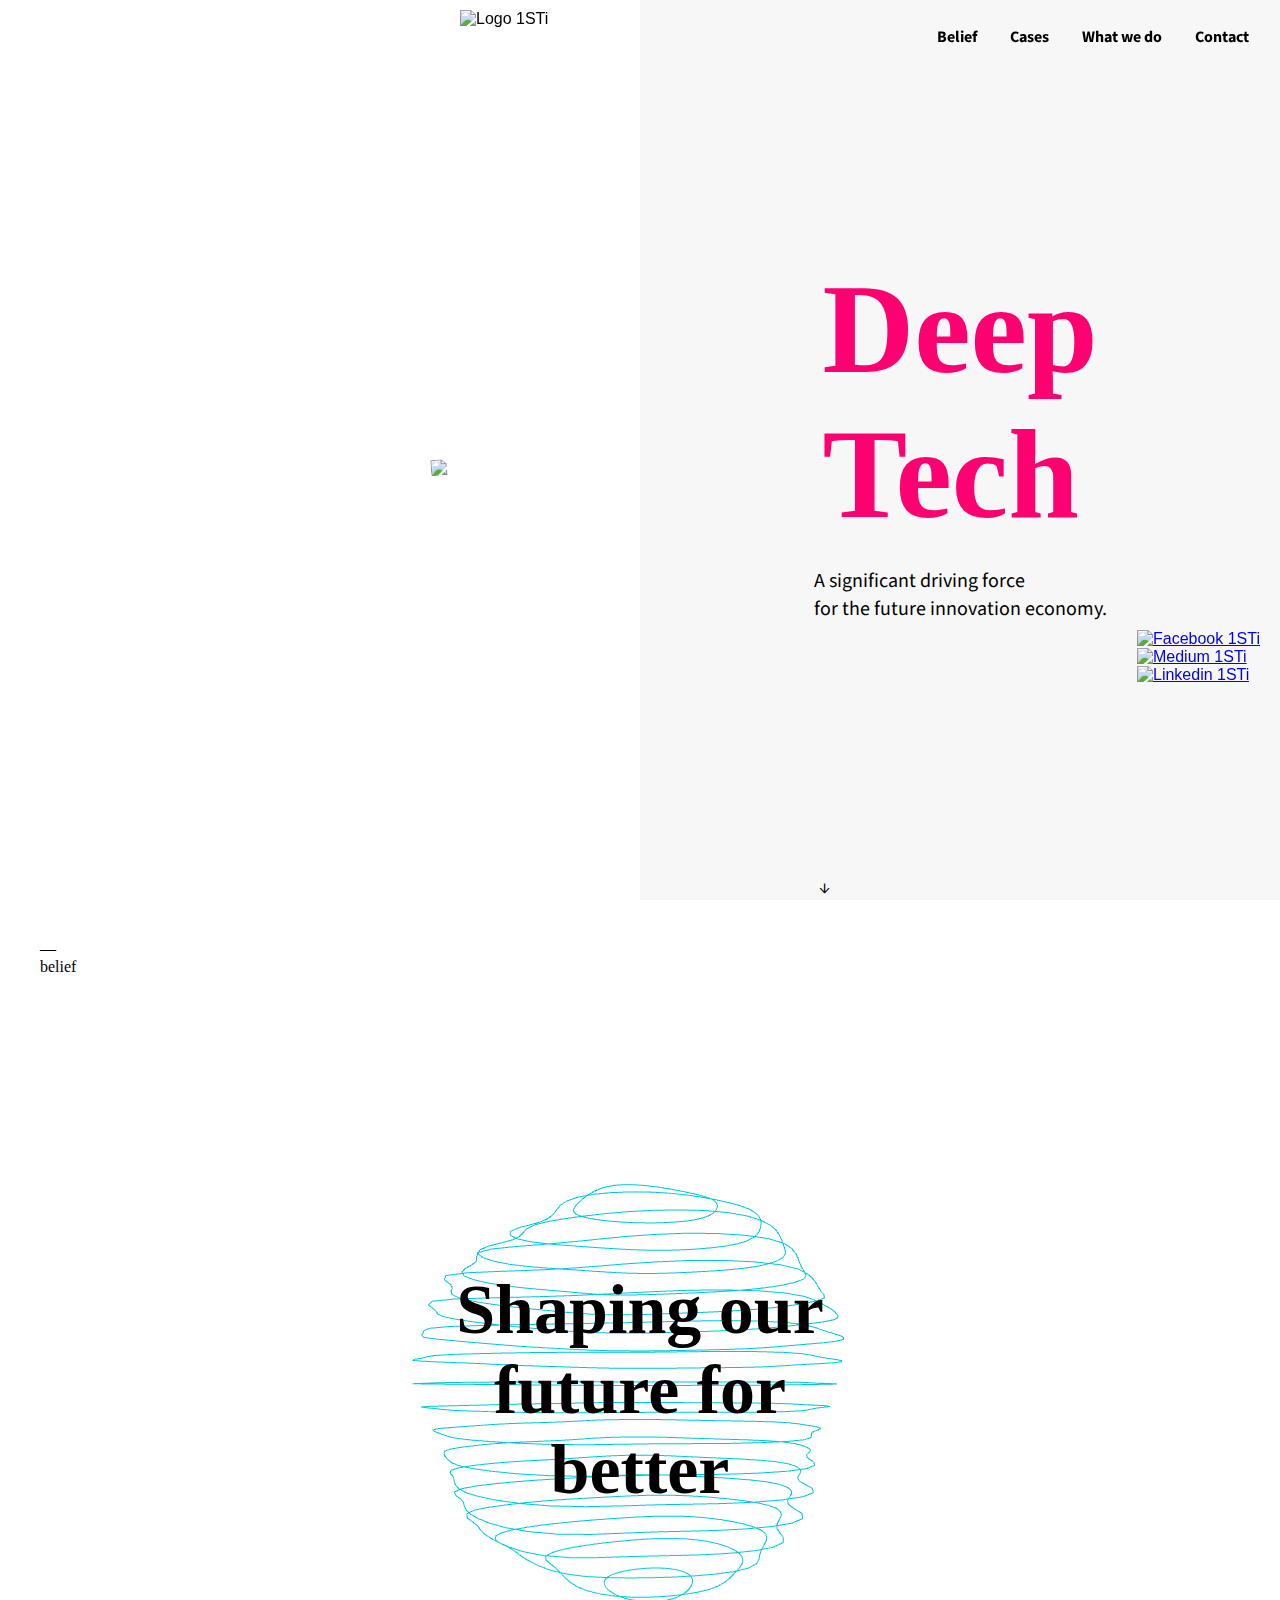
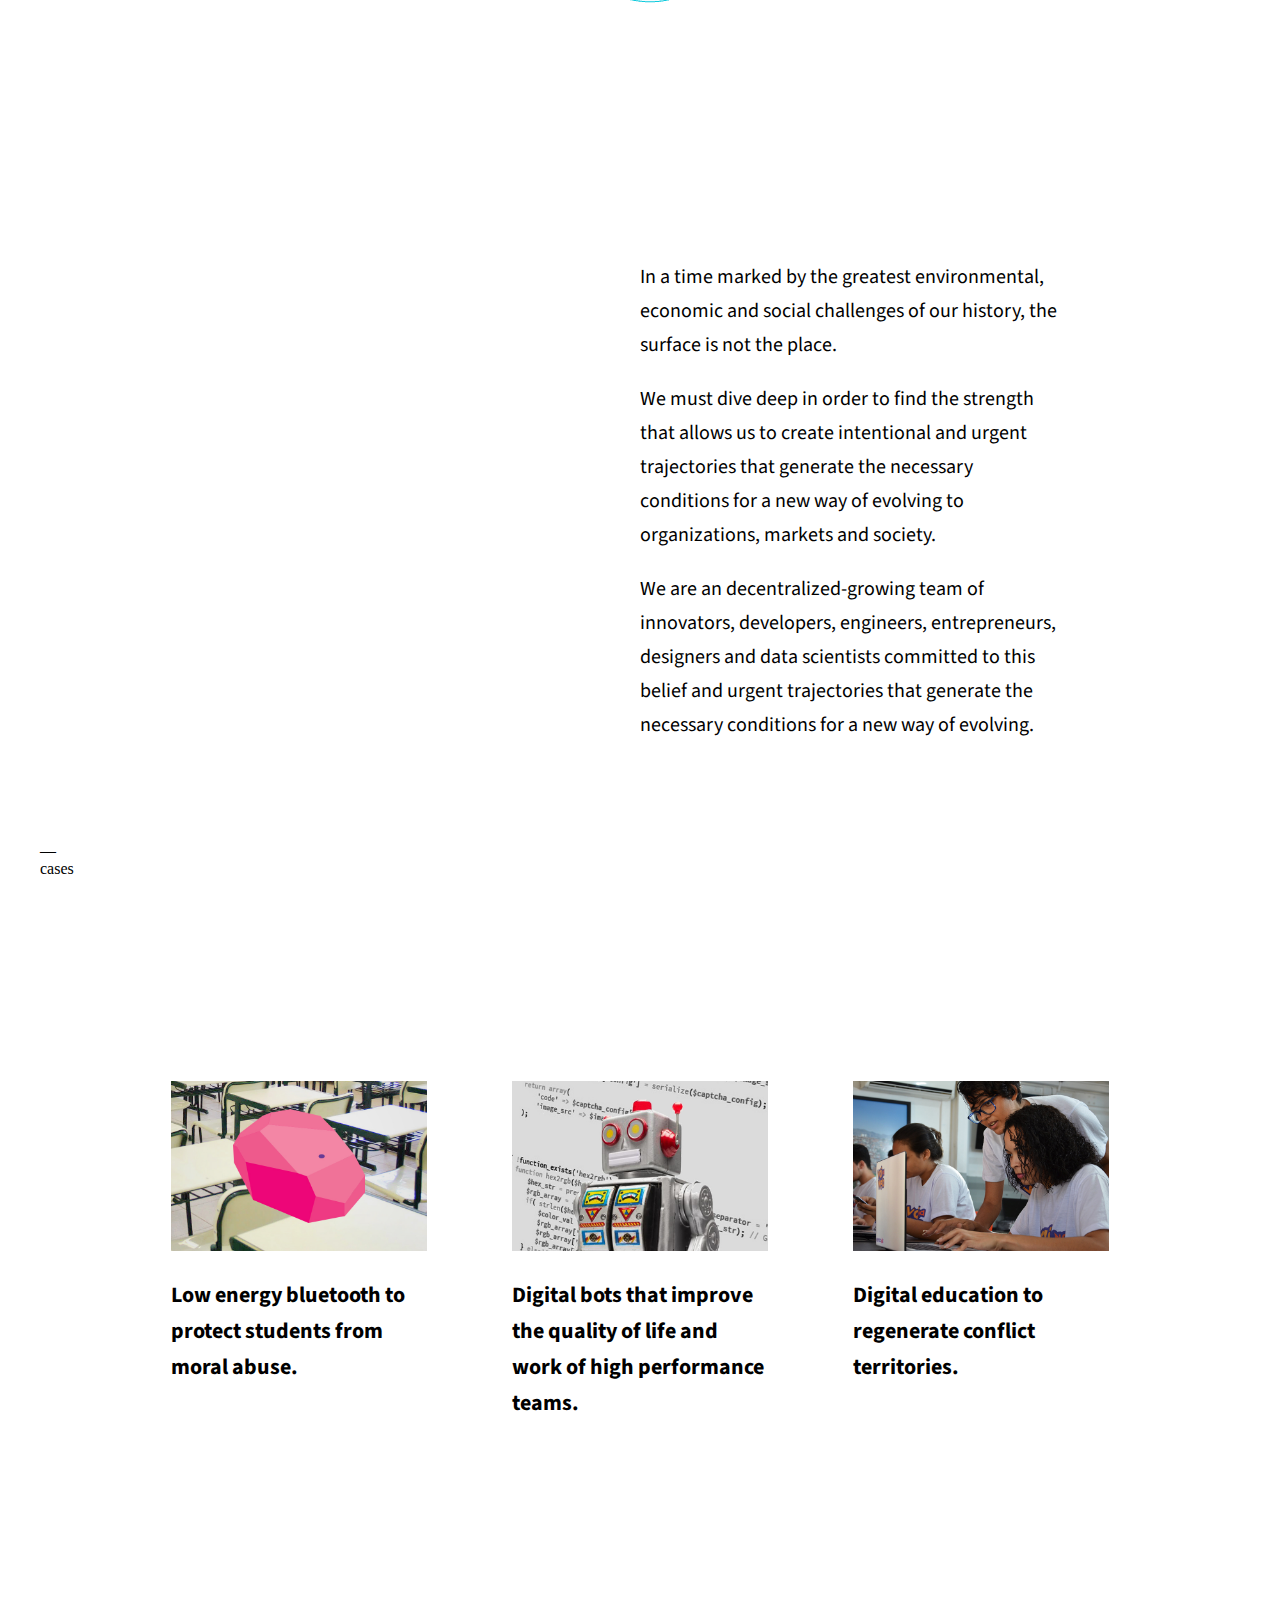
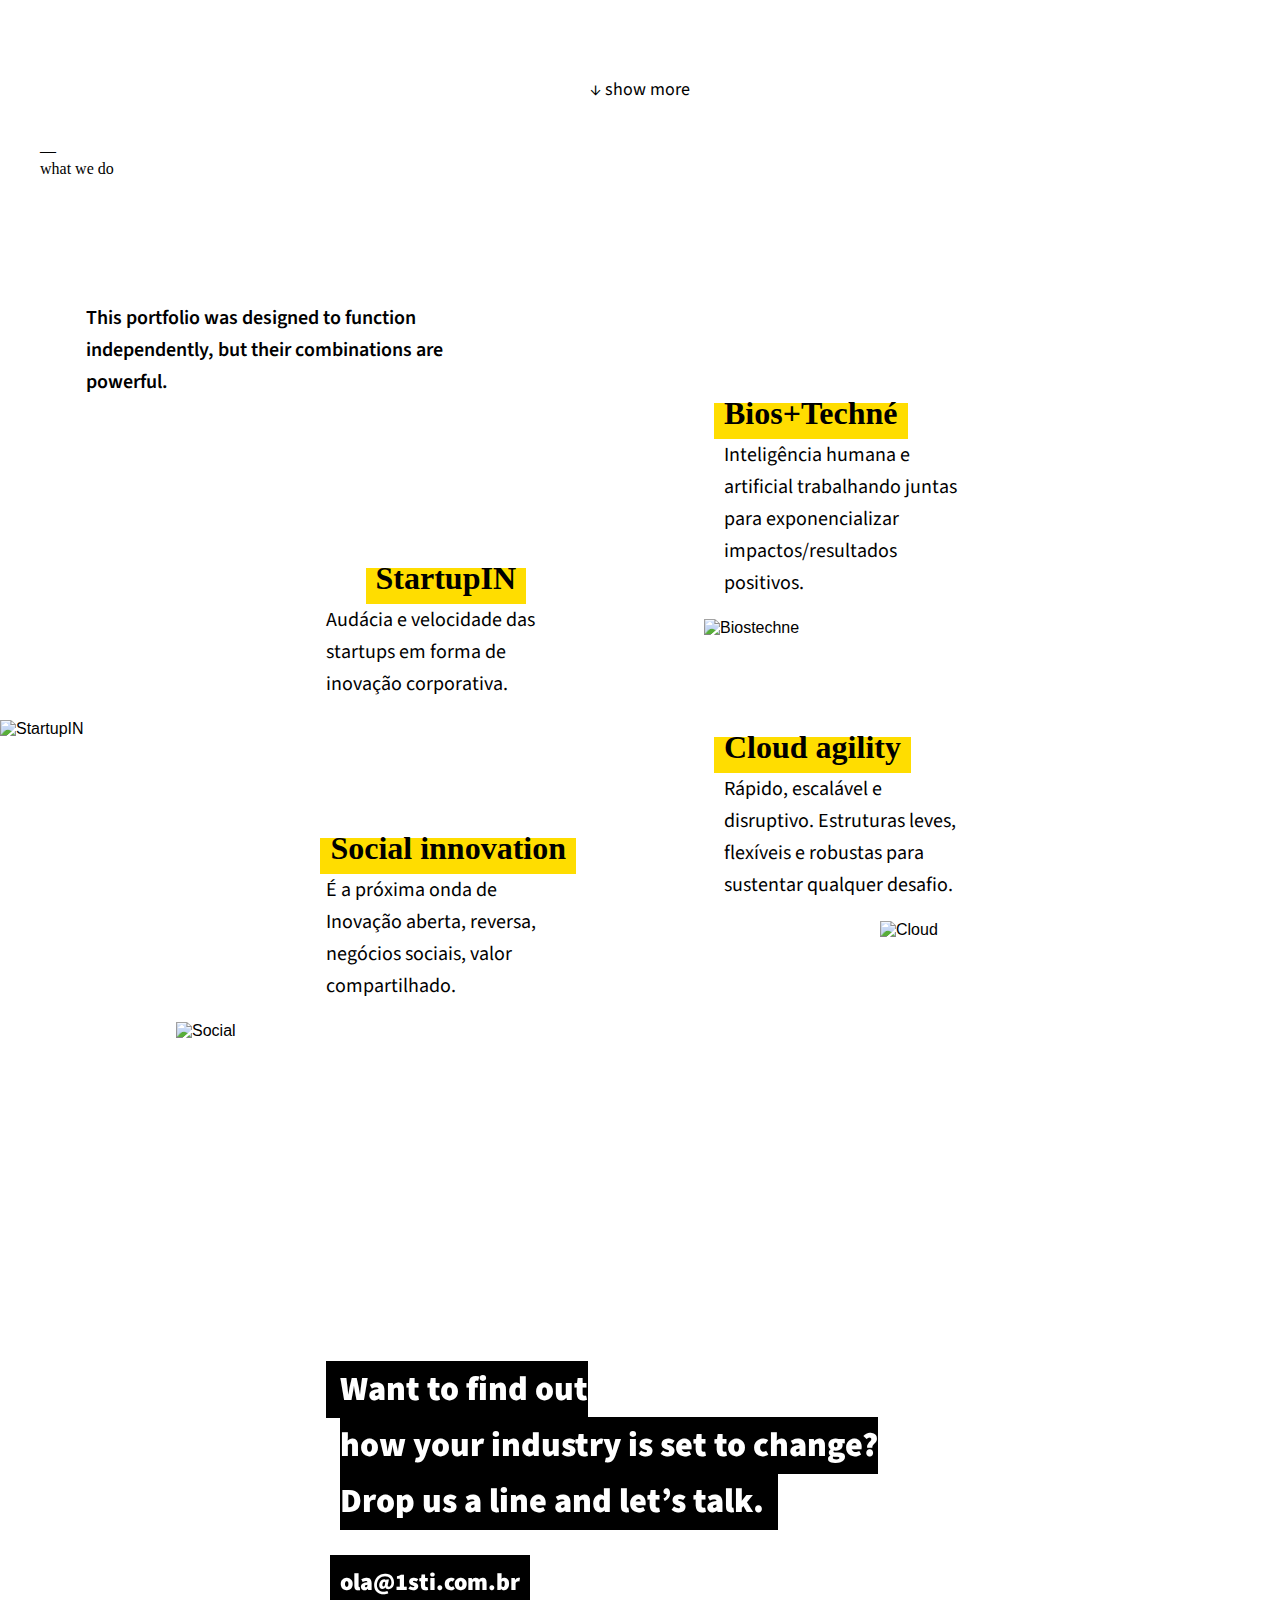
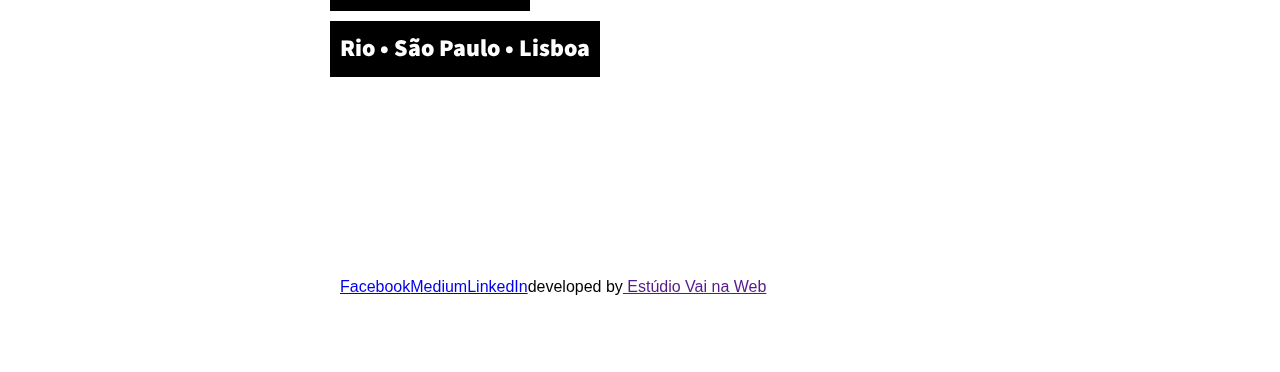
==== index.html @ 3011dd6b "Css correções 3" ====
<!DOCTYPE html>
<html lang="pt-br">
<head>
  <meta name="viewport" content="width=device-width, initial-scale=1.0">
  <title>1STi</title>
  <meta charset="utf-8">
  <meta http-equiv="X-UA-Compatible" content="IE=edge">
  <meta name="description" content="">
  <meta name="keywords" content="tech, technology, deep-tech, purpose, belief, digital, digital services, bots, cloud agility, social innovation, biostechne">
  <meta name="author" content="Estúdio VaiNaWeb">
  <meta name="msapplication-TileColor" content="#da532c">
  <meta name="theme-color" content="#ffffff">
  <link rel="apple-touch-icon" sizes="180x180" href="./Assets/img/Favicon/apple-touch-icon.png">
  <link rel="icon" type="image/png" sizes="32x32" href="./Assets/img/Favicon/favicon-32x32.png">
  <link rel="icon" type="image/png" sizes="16x16" href="./Assets/img/Favicon/favicon-16x16.png">
  <link rel="manifest" href="./Assets/img/Favicon/site.webmanifest">
  <link rel="mask-icon" href="/Assets/img/Favicon/safari-pinned-tab.svg" color="#5bbad5">
  <link href="https://fonts.googleapis.com/css?family=Source+Sans+Pro" rel="stylesheet">
  <link rel="stylesheet" href="Assets/css/style.css">
  <link rel="stylesheet" href="Assets/css/fonts.css">
  <link rel="stylesheet" href="Assets/css/glitch.css">
  <link rel="stylesheet" href="Assets/css/belief.css">
</head>

<body class="demo-2 render">

  <header class="header">
    <section class="header-container">
      <div class="header-logobox">
        <img src="Assets/img/1STi-Transformacao.svg" alt="Logo 1STi" class="header-img">
      </div>
      <nav class="menu">
        <img src="Assets/img/Mobile-Icon-Menu.png" class="menu-icon-mobile" alt="Icone Menu">
        <ul class="menu-list">
          <a href="#belief">
            <li class="menu-item">Belief</li>
          </a>
          <a href="#cases">
            <li class="menu-item">Cases</li>
          </a>
          <a href="#services">
            <li class="menu-item">What we do</li>
          </a>
          <a href="#contact">
            <li class="menu-item">Contact</li>
          </a>
        </ul>
      </nav>
      <div class="header-social">
        <a href="https://web.facebook.com/ola1STi/" target="_blank">
          <img src="Assets/img/GoDeeper-Landing-Facebookd.svg" alt="Facebook 1STi" class="social-icon">
        </a>
        <a href="https://medium.com/1sti" target="_blank">
          <img src="Assets/img/GoDeeper-Landing-Medium.svg" alt="Medium 1STi" class="social-icon">
        </a>
        <a href="https://www.linkedin.com/company/1sti" target="_blank">
          <img src="Assets/img/GoDeeper-Landing-Linkedin.svg" alt="Linkedin 1STi" class="social-icon">
        </a>
      </div>
    </section>
  </header>
  <main>
    <section class="home" id="home">
      <div class="home-column">
        <div class="home-center">
          <img src="Assets/img/Borboleta.png" class="home-img">
        </div>
        <div class="home-description">
          <h1 class="home-title">Deep<br>Tech</h1>
          <p class="home-text">A significant driving force<br>for the future innovation economy.</p>
          <span class="home-span">↓</span>
        </div>
      </div>
      <div class="content">
        <div class="glitch">
          <div class="glitch__img"></div>
          <div class="glitch__img"></div>
          <div class="glitch__img"></div>
          <div class="glitch__img"></div>
          <div class="glitch__img"></div>
        </div>
      </div>
    </section>
    <section class="belief" id="belief">
      <div class="container">
        <span class="belief-span">—<br>belief</span>
        <div class="belief-intro">
          <canvas class="scene scene--full" id="scene"></canvas>
          <h2 class="belief-title">Shaping our future for better</h2>
        </div>
        <div class="belief-description">
          <p class="belief-text">In a time marked by the greatest environmental, economic and social challenges of our history, the surface is not the place.</p>
          <p class="belief-text">We must dive deep in order to find the strength that allows us to create intentional and urgent trajectories that generate the necessary conditions for a new way of evolving to organizations, markets and society.</p>
          <p class="belief-text">We are an decentralized-growing team of innovators, developers, engineers, entrepreneurs, designers and data scientists committed to this belief and urgent trajectories that generate the necessary conditions for a new way of evolving.</p>
        </div>
      </div>
    </section>
    <section class="cases" id="cases">
      <div class="container">
        <span class="cases-span">—<br>cases</span>
        <div class="cases-box">
          <div class="cases-item">
            <img src="Assets/img/case-bluetooth.jpg" alt="Bluetooth Case" class="cases-img">
            <p class="cases-text">Low energy bluetooth to protect students from moral abuse.</p>
          </div>
          <div class="cases-item">
            <img src="Assets/img/case-robo.jpg" alt="Robot Case" class="cases-img">
            <p class="cases-text">Digital bots that improve the quality of life and work of high performance teams.</p>
          </div>
          <div class="cases-item">
            <img src="Assets/img/case-vnw.jpg" alt="Vai na Web Case" class="cases-img">
            <p class="cases-text">Digital education to regenerate conflict territories.</p>
          </div>
        </div>
        <span class="cases-show">↓ show more</span>
      </div>
    </section>
    <section class="services" id="services">
      <div class="container">
        <span class="services-span">—<br>what we do</span>
        <div class="services-column1">
          <p class="services-text">This portfolio was designed to function independently, but their combinations are powerful.</p>
          <div class="services-box box-startupin">
            <span class="box-startupin-subtitle">
              <h3 class="services-box-subtitle">StartupIN</h3>
            </span>
            <p class="services-box-text box-startupin-text">Audácia e velocidade das startups em forma de inovação corporativa.  </p>
            <img src="Assets/img/startupin.jpg" alt="StartupIN" class="services-box-img box-startupin-img">
          </div>
          <div class="services-box box-social">
            <span class="box-social-subtitle">
              <h3 class="services-box-subtitle">Social innovation</h3>
            </span>
            <p class="services-box-text box-social-text">É a próxima onda de Inovação aberta, reversa, negócios sociais, valor compartilhado.</p>
            <img src="Assets/img/social.jpg" alt="Social " class="services-box-img box-social-img">
          </div>
        </div>
        <div class="services-column2">
          <div class="services-box box-bios">
            <span class="box-bios-subtitle">
              <h3 class="services-box-subtitle ">Bios+Techné</h3>
            </span>
            <p class="services-box-text box-bios-text">Inteligência humana e artificial trabalhando juntas para exponencializar impactos/resultados positivos.</p>
            <img src="Assets/img/biostechne.jpg" alt="Biostechne" class="services-box-img box-bios-img">
          </div>          
          <div class="services-box box-cloud">
            <span class="box-cloud-subtitle">
              <h3 class="services-box-subtitle">Cloud agility</h3>
            </span>
            <p class="services-box-text box-cloud-text">Rápido, escalável e disruptivo. Estruturas leves, flexíveis e robustas para sustentar qualquer desafio.</p>
            <img src="Assets/img/cloud.jpg" alt="Cloud" class="services-box-img box-cloud-img">
          </div>
        </div>
      </div>
    </section>
  </main>
  <footer class="contact" id="contact">
    <section class="container">
      <div class="contact-box">
        <div class="contact-description">
          <p class="contact-description-text">Want to find out<br>how your industry is set to change?<br>Drop us a line and let’s talk.</p>
        </div>
        <div class="contact-address">
          <p class="contact-address-text">ola@1sti.com.br</p>
          <p class="contact-address-text">Rio • São Paulo • Lisboa</p>
        </div>
        <div class="contact-social">
          <a href="https://web.facebook.com/ola1STi/" target="_blank">
            <p class="contact-social-text">Facebook</p></a>
          <a href="https://medium.com/1sti" target="_blank">
            <p class="contact-social-text">Medium</p></a>
          <a href="https://www.linkedin.com/company/1sti" target="_blank">
            <p class="contact-social-text">LinkedIn</p></a>
          <p class="contact-development">developed by<a href="" class="contact-development-link" target="_blank"> Estúdio Vai na Web</a></p>
        </div>
      </div>
    </section>
  </footer>
  <script src="Assets/js/imagesloaded.pkgd.min.js"></script>
  <script src="Assets/js/glitch.js"></script>
  <script src="Assets/js/three.min.js"></script>
  <script src="Assets/js/perlin.js"></script>
  <script src="Assets/js/TweenMax.min.js"></script>
  <script src="Assets/js/belief.js"></script>
</body>
</html>
---- Assets/css/style.css ----
article,aside,details,figcaption,figure,footer,header,hgroup,main,nav,section,summary{display:block;}audio,canvas,video{display:inline-block;}audio:not([controls]){display:none;height:0;}[hidden]{display:none;}html{font-family:sans-serif;-ms-text-size-adjust:100%;-webkit-text-size-adjust:100%;}body{margin:0;}a:focus{outline:thin dotted;}a:active,a:hover{outline:0;}h1{font-size:2em;margin:0.67em 0;}abbr[title]{border-bottom:1px dotted;}b,strong{font-weight:bold;}dfn{font-style:italic;}hr{-moz-box-sizing:content-box;box-sizing:content-box;height:0;}mark{background:#ff0;color:#000;}code,kbd,pre,samp{font-family:monospace,serif;font-size:1em;}pre{white-space:pre-wrap;}q{quotes:"\201C" "\201D" "\2018" "\2019";}small{font-size:80%;}sub,sup{font-size:75%;line-height:0;position:relative;vertical-align:baseline;}sup{top:-0.5em;}sub{bottom:-0.25em;}img{border:0;}svg:not(:root){overflow:hidden;}figure{margin:0;}fieldset{border:1px solid #c0c0c0;margin:0 2px;padding:0.35em 0.625em 0.75em;}legend{border:0;padding:0;}button,input,select,textarea{font-family:inherit;font-size:100%;margin:0;}button,input{line-height:normal;}button,select{text-transform:none;}button,html input[type="button"],input[type="reset"],input[type="submit"]{-webkit-appearance:button;cursor:pointer;}button[disabled],html input[disabled]{cursor:default;}input[type="checkbox"],input[type="radio"]{box-sizing:border-box;padding:0;}input[type="search"]{-webkit-appearance:textfield;-moz-box-sizing:content-box;-webkit-box-sizing:content-box;box-sizing:content-box;}input[type="search"]::-webkit-search-cancel-button,input[type="search"]::-webkit-search-decoration{-webkit-appearance:none;}button::-moz-focus-inner,input::-moz-focus-inner{border:0;padding:0;}textarea{overflow:auto;vertical-align:top;}table{border-collapse:collapse;border-spacing:0;}
*,
*::after,
*::before {
  box-sizing: border-box;
}

body {
  -webkit-font-smoothing: antialiased;
  -moz-osx-font-smoothing: grayscale;
  font-size: 16px;
}

/*.container {
  max-width: 1400px;
  margin: 0 auto;
  padding: 40px;
  min-height: 100vh;
  display: flex;
  flex-direction: column;
}*/

.container {
  max-width: 1400px;
  margin: 0 auto;
  padding: 40px;
  min-height: 100vh;
  display: flex;
  flex-direction: column;  
}

/*  Header  */

.header {
  position: fixed;
  z-index: 1;
  display: flex;''
  align-items: center;
  justify-content: center;
  width: 100vw;
}

.header-container {
  display: flex;
  min-width: 90vw;
  position: relative;
  z-index: 35;
}

@media (max-width: 768px) {
  .header-container {
/*  width: 100vw;
    height: 10vh;
    background-color: #FFF;*/
  }
}

.header-logobox {
  display: flex;
  justify-content: center;
  width: 100vw;
}

.header-img {
  width: 360px;
  position: absolute;
  top: 10px;
}
  
@media (max-width: 768px) {
  .header-img{
    width: 200px;
  }
}

.menu-icon-mobile {
  display: none;
}

@media (max-width: 768px) {
  .menu-icon-mobile {
    display: block;
    width: 26px;
    margin: 15px 10px;
  }
}

.menu-list {
  display: flex;
  justify-content: space-around;
  width: 30vw;
  position: absolute;
  top: 10px;
  right: 15px;
}

@media (max-width: 768px) {
  .menu-list {
    display: none;
  }
}

.menu-list a {
  text-decoration: none;
}

.menu-item {
  list-style: none;
  font-family: 'Source Sans Pro', sans-serif;
  color: rgb(0,0,0);
  font-size: 1rem;
  font-weight: 700;
}

.header-social {
  position: fixed;
  right: 20px;
  top: 70vh;
  display: flex;
  flex-direction: column;
}

@media (max-width: 768px) {
  .header-social{
    display: none
  }
}

.social-icon {
  width: 30px;
}

/*  Home  */
.home {
  background-image: url("../img/Vista-Aerea.jpg");
  background-size: cover;
  background-position: center;
  background-repeat: no-repeat;
  display: flex;
  flex-direction: row;
  justify-content: flex-end;
  padding: 0;
  max-width: 100vw;
}

@media (max-width: 768px) {
  .home {
    display: flex;
    flex-direction: column;
    padding-top: 50vh;
  }
}

.home-column {
  display: flex;
  flex-direction: column;
  justify-content: center;
  align-items: center;
  background-color: rgb(247, 247, 247);
  width: 50vw;
  min-height: 100vh;
  position: relative;
}
  
@media (max-width: 768px) {
  .home-column {
    flex-direction: column;
    width: 100vw;
    min-height: 50vh;
    position: initial;
  }
}

.home-center {
  position: absolute;
  height: 100vh;
  width: 100vw;
  right: 0;
  display: flex;
  align-items: center;
  justify-content: center;
}

@media (max-width: 768px) {
  .home-center {
    top: 0;
  }
}

.home-img {
  width: 420px;
  transform: rotate(-5deg);
}

@media (max-width: 768px) {
  .home-img {
    width: 275px;
  }
}

.home-description {
  display: flex;
  flex-direction: column;
  justify-content: center;
  align-items: center;
  width: 50%
}

@media (max-width: 768px) {
  .home-description {
    width: 232px;
    align-items: flex-start;
  }
}

.home-title {
  font-family: Introdução;
  font-size: 7.9375rem;
  color: rgb(255, 0, 112);
  text-align: left;
  margin: 0;
}

@media (max-width: 768px) {
  .home-title {
    font-size: 4rem;
  }
}

.home-text {
  font-family: 'Source Sans Pro', sans-serif;
  font-size: 1.25rem;
}

@media (max-width: 768px) {
  .home-text {
    font-size: 1rem;
  }
}

.home-span {
  font-family: 'Source Sans Pro', sans-serif;
  font-size: 1.125rem;
  position: absolute;
  bottom: 0;
  left: 14vw;
}

@media (max-width: 768px) {
  .home-span {
    display: none;
  }
}
/*  Belief  */

.belief .container {
  justify-content: center;
  align-items: center;
  position: relative;
}

.belief-span {
  font-family: SkyhookMonoRegular;
  font-size: 1rem;
  position: absolute;
  top: 40px;
  left: 40px;
}

.belief-intro {
  display: flex;
  justify-content: center;
  align-items: center;
  min-height: 100vh;
}

.belief-intro canvas {
  width: 50vw;
  height: 40vw;
  position: relative;
}

@media (max-width: 768px) {
  .belief-intro {
    min-height: 50vh
  }
}

.belief-title {
  font-family: Introdução;
  font-size: 4.375rem;
  text-align: center;
  width: 35%;
  position: absolute;
  margin: auto;
}

@media (max-width: 768px) {
  .belief-title {
    font-size: 2.07rem;
    width: 35%;
    min-width: 235px;
  }
}

.belief-description {
  align-self: flex-end;
  width: 50%;
}

@media (max-width: 768px) {
  .belief-description {
    width: 100%;
    align-self: center;        
  }
}

.belief-text {
  font-family: 'Source Sans Pro', sans-serif;
  font-size: 1.25rem;
  line-height: 34px;
  width: 70%;
}

@media (max-width: 768px) {
  .belief-text {
    font-size: 1.06rem;
    width: 100%;
  }
}

/*  Cases   */
.cases .container {
  justify-content: center;
  align-items: center;
  position: relative;
  padding-top: 60px;  
}

.cases-span {
  font-family: SkyhookMonoRegular;
  font-size: 1rem;
  position: absolute;
  top: 40px;
  left: 40px;
}

.cases-box {
  display: flex;
  justify-content: space-around;
  width: 80vw;
}

.cases-item {
  width: 20vw;
}

.cases-img {
  width: 100%;
}

.cases-text {
  font-family: 'Source Sans Pro', sans-serif;
  font-size: 1.375rem;
  line-height: 36px;
  font-weight: 700;
}

.cases-show {
  font-family: 'Source Sans Pro', sans-serif;
  font-size: 1.125rem;
  position: absolute;
  bottom: 0
}

/*  Services    */
.services .container {
  flex-direction: row;
  justify-content: space-between;
  align-items: center;
  position: relative;
  padding: 100px 0 0 0;
}

@media (max-width: 768px) {
  .services .container {
    flex-direction: column;
  }
}

.services-span {
  font-family: SkyhookMonoRegular;
  font-size: 1rem;
  position: absolute;
  top: 40px;
  left: 40px;
}

.services-column1,
.services-column2 {
  width: 45%;
  display: flex;
  flex-direction: column;
}

@media (max-width: 768px) {
  .services-column1,
  .services-column2 {
    width: 100%
  }
}

.services-text {
  font-family: 'Source Sans Pro', sans-serif;
  font-size: 1.25rem;
  line-height: 32px;
  align-self: center;
  width: 70%;
  font-weight: 600;
  margin-top: 100px;
}

.services-box {
  display: flex;
  flex-direction: column;
  justify-content: center;
  align-items: center;
  width: 100%;
  margin-top: 100px;
}

.services-box span {
  padding: 0px 10px 10px;
  background-color: rgb(255, 221, 0);
}

.services-box-subtitle {
  font-family: Introdução;
  font-size: 2rem;
  line-height: 32px;
  font-weight: 800;
  margin: 0;
  margin-top: -6px;
}

.services-box-text {
  font-family: 'Source Sans Pro', sans-serif;
  font-size: 1.25rem;
  line-height: 32px;
  width: 250px;
  margin-top: 0;
}

.services-box-img {
  width: 400px;
}

.box-startupin {
  margin-top: 150px;
}

.box-startupin-subtitle {
  align-self: flex-end;
  margin-right: 50px;
} 

.box-startupin-text,
.box-social-text {
  align-self: flex-end;
}

.box-startupin-img {
  align-self: flex-start;
}

.box-social {
  align-items: flex-end;
  margin-right: 50px;
}

.box-bios,
.box-cloud {
  align-items: flex-start;
}

.box-bios-subtitle {
  margin-left: 10px;
}

.box-bios-text {
  margin-left: 20px;
}

.box-cloud-subtitle {
  margin-left: 10px;
}

.box-cloud-text {
  margin-left: 20px;
}

.box-cloud-img {
  align-self: flex-end;
}

@media (max-width: 768px) {
  .box-startupin-subtitle,
  .box-social-subtitle,
  .box-bios-subtitle,
  .box-cloud-subtitle {
    align-self: center;
  }

  .box-startupin-text,
  .box-social-text,
  .box-bios-text,
  .box-cloud-text {
    margin: 0;
    align-self: center;
    width: 260px;
  }


  .box-startupin-img,
  .box-social-img,
  .box-bios-img,
  .box-cloud-img {
    width: 100%
  }

}

/*  Contact  */

.contact {
  position: relative;
  display: flex;
  justify-content: center;
  align-items: center;
  margin-top: 2rem;
  width: 100%;
  min-height: 100vh;
 /* background-color: rgb(255, 221, 0);*/
}

/*.contact canvas {
  width: 100vw;
  height: 100vh;
}
*/
/*.contact::after {
  content: '';
  position: absolute;
  top: 0;
  width: 100vw;
  height: 100vh;
  background-color: rgb(255, 221, 0);
  opacity: 0.8;
}*/

.contact .container {
  justify-content: center;
  align-items: center;
  width: 100%;
  height: 100%;
  z-index: 2;
}

.contact-box {
  position: relative;
  width: 50%
}

@media (max-width: 768px) {
  .contact .container {
    height: 110vh;
  }

  .contact-box {
    margin: 0 auto;
  }

  .contact-description {
    width: 280px;
  }
}

@media (max-width: 425px) {
  .contact-box {
    width: 100%;
  }
}

.contact-description-text {
  font-family: 'Source Sans Pro', sans-serif;
  font-size: 2.125rem;
  line-height: 56px;
  font-weight: 900;
  color: rgb(256, 256, 256);
  box-shadow: 10px 0px 0px 4px #000, -10px 0px 0px 4px #000;
  background: #000;
  display: inline;
}

.contact-address {
  display: flex;
  flex-direction: column;
  align-items: flex-start;
  margin-top: 20px;
}

.contact-address-text {
  font-family: 'Source Sans Pro', sans-serif;
  font-size: 1.5rem;
  line-height: 56px;
  font-weight: 900;
  color: rgb(256, 256, 256);
  box-shadow: 10px 0px 0px 0px #000, -10px 0px 0px 0px #000;
  background: #000;
  display: inline;
  margin: 5px 0;
}

.contact-social {
  display: flex;
  flex-flow: row nowrap;
  align-items: center;
  margin-top: 20vh;
  position: absolute;
}

@media (max-width: 768px) {
  .contact-social{
    justify-content: space-between;
    flex-flow: row wrap;
    width: 330px;
    margin-left: auto;
    margin-right: auto;
  }
}

@media (max-width: 425px) {
    .contact-social{
    width: 300px;
}

.contact-social a {
  color: black;
  margin-right: 30px;
}

.contact-social-text {
  font-family: 'Source Sans Pro', sans-serif;
  font-size: 1.5rem;
  font-weight: 900;
  color: rgb(0, 0, 0);
  box-shadow: 0px 0px 0px 10px rgb(255, 221, 0);
  background: rgb(255, 221, 0);
  display: inline;
}

@media (max-width: 768px) {
  .contact-social-text {
    font-size: 1rem;
    padding: 10px;
    box-shadow: 10px 0 0 0 rgb(255, 221, 0), -10px 0 0 0 rgb(255, 221, 0);
  }
  .contact-social a {
    margin-right: 0px;
  }
}

.contact-development {
  font-family: SkyhookMonoBold;
  font-size: .75rem;
  box-shadow: 10px 0 0 0 white, -10px 0 0 0 white;
  background-color: white;
  padding: 5px 0;
}

.contact-development a {
  margin: 0;
}

@media (max-width: 768px) {
  .contact-development {
    margin: 20px auto 0 auto;
  }
}

@media (max-width: 425px) {
  .contact-development {
    margin: 20px auto 0 0;
  }
}
---- Assets/css/glitch.css ----
.demo-2 {
	--color-text: #aaa;
	--color-bg: #000;
	--color-link: #1c1cc9;
	--color-link-hover: #aaa;
	--color-info: #1c1cc9;
	--glitch-width: 99vw;
	--glitch-height: 100vh;
	--gap-horizontal: 10px;
	--gap-vertical: 5px;
	--color-title: #fff;
	--time-anim: 4s;
	--delay-anim: 2s;
	--blend-mode-1: none;
	--blend-mode-2: none;
	--blend-mode-3: none;
	--blend-mode-4: overlay;
	--blend-mode-5: overlay;
	--blend-color-1: transparent;
	--blend-color-2: transparent;
	--blend-color-3: transparent;
	--blend-color-4: #fb909a;
	--blend-color-5: #1c1cc9;
}

.content__title {
	font-size: 11vw;
	margin: 35vh 0 0 0;
	position: relative;
	font-family: 'Bungee', cursive;
	color: var(--color-title);
	animation-name: glitch-anim-text;
	animation-duration: var(--time-anim);
	animation-timing-function: linear;
	animation-iteration-count: infinite;
	animation-delay: calc(var(--delay-anim) + var(--time-anim) * 0.2);
}

/* Glitch styles */
.glitch {
	position: absolute;
	top: 0;
	left: 0;
	width: var(--glitch-width);
	height: var(--glitch-height);
	overflow: hidden;
}

.glitch__img {
	position: absolute;
	top: calc(-1 * var(--gap-vertical));
	left: calc(-1 * var(--gap-horizontal));
	width: calc(100% + var(--gap-horizontal) * 2);
	height: calc(100% + var(--gap-vertical) * 2);
	background-color: var(--blend-color-1);
	transform: translate3d(0,0,0);
	background-blend-mode: var(--blend-mode-1);
}

.glitch__img:nth-child(n+2) {
	opacity: 0;
}

.imgloaded .glitch__img:nth-child(n+2) {
	animation-duration: var(--time-anim);
	animation-delay: var(--delay-anim);
	animation-timing-function: linear;
	animation-iteration-count: infinite;
}

.imgloaded .glitch__img:nth-child(2) {
	background-color: var(--blend-color-2);
	background-blend-mode: var(--blend-mode-2);
	animation-name: glitch-anim-1;
}

.imgloaded .glitch__img:nth-child(3) {
	background-color: var(--blend-color-3);
	background-blend-mode: var(--blend-mode-3);
	animation-name: glitch-anim-2;
}

.imgloaded .glitch__img:nth-child(4) {
	background-color: var(--blend-color-4);
	background-blend-mode: var(--blend-mode-4);
	animation-name: glitch-anim-3;
}

.imgloaded .glitch__img:nth-child(5) {
	background-color: var(--blend-color-5);
	background-blend-mode: var(--blend-mode-5);
	animation-name: glitch-anim-flash;
}

/* Animations */

@keyframes glitch-anim-1 {
	0% { 
		opacity: 1;
		transform: translate3d(var(--gap-horizontal),0,0);
		-webkit-clip-path: polygon(0 2%, 100% 2%, 100% 5%, 0 5%);
		clip-path: polygon(0 2%, 100% 2%, 100% 5%, 0 5%);
	}
	2% {
		-webkit-clip-path: polygon(0 15%, 100% 15%, 100% 15%, 0 15%);
		clip-path: polygon(0 15%, 100% 15%, 100% 15%, 0 15%);
	}
	4% {
		-webkit-clip-path: polygon(0 10%, 100% 10%, 100% 20%, 0 20%);
		clip-path: polygon(0 10%, 100% 10%, 100% 20%, 0 20%);
	}
	6% {
		-webkit-clip-path: polygon(0 1%, 100% 1%, 100% 2%, 0 2%);
		clip-path: polygon(0 1%, 100% 1%, 100% 2%, 0 2%);
	}
	8% {
		-webkit-clip-path: polygon(0 33%, 100% 33%, 100% 33%, 0 33%);
		clip-path: polygon(0 33%, 100% 33%, 100% 33%, 0 33%);
	}
	10% {
		-webkit-clip-path: polygon(0 44%, 100% 44%, 100% 44%, 0 44%);
		clip-path: polygon(0 44%, 100% 44%, 100% 44%, 0 44%);
	}
	12% {
		-webkit-clip-path: polygon(0 50%, 100% 50%, 100% 20%, 0 20%);
		clip-path: polygon(0 50%, 100% 50%, 100% 20%, 0 20%);
	}
	14% {
		-webkit-clip-path: polygon(0 70%, 100% 70%, 100% 70%, 0 70%);
		clip-path: polygon(0 70%, 100% 70%, 100% 70%, 0 70%);
	}
	16% {
		-webkit-clip-path: polygon(0 80%, 100% 80%, 100% 80%, 0 80%);
		clip-path: polygon(0 80%, 100% 80%, 100% 80%, 0 80%);
	}
	18% {
		-webkit-clip-path: polygon(0 50%, 100% 50%, 100% 55%, 0 55%);
		clip-path: polygon(0 50%, 100% 50%, 100% 55%, 0 55%);
	}
	20% {
		-webkit-clip-path: polygon(0 70%, 100% 70%, 100% 80%, 0 80%);
		clip-path: polygon(0 70%, 100% 70%, 100% 80%, 0 80%);
	}
	21.9% {
		opacity: 1;
		transform: translate3d(var(--gap-horizontal),0,0);
	}
	22%, 100% {
		opacity: 0;
		transform: translate3d(0,0,0);
		-webkit-clip-path: polygon(0 0, 0 0, 0 0, 0 0);
		clip-path: polygon(0 0, 0 0, 0 0, 0 0);
	}
}

@keyframes glitch-anim-2 {
	0% { 
		opacity: 1;
		transform: translate3d(calc(-1 * var(--gap-horizontal)),0,0);
		-webkit-clip-path: polygon(0 25%, 100% 25%, 100% 30%, 0 30%);
		clip-path: polygon(0 25%, 100% 25%, 100% 30%, 0 30%);
	}
	3% {
		-webkit-clip-path: polygon(0 3%, 100% 3%, 100% 3%, 0 3%);
		clip-path: polygon(0 3%, 100% 3%, 100% 3%, 0 3%);
	}
	5% {
		-webkit-clip-path: polygon(0 5%, 100% 5%, 100% 20%, 0 20%);
		clip-path: polygon(0 5%, 100% 5%, 100% 20%, 0 20%);
	}
	7% {
		-webkit-clip-path: polygon(0 20%, 100% 20%, 100% 20%, 0 20%);
		clip-path: polygon(0 20%, 100% 20%, 100% 20%, 0 20%);
	}
	9% {
		-webkit-clip-path: polygon(0 40%, 100% 40%, 100% 40%, 0 40%);
		clip-path: polygon(0 40%, 100% 40%, 100% 40%, 0 40%);
	}
	11% {
		-webkit-clip-path: polygon(0 52%, 100% 52%, 100% 59%, 0 59%);
		clip-path: polygon(0 52%, 100% 52%, 100% 59%, 0 59%);
	}
	13% {
		-webkit-clip-path: polygon(0 60%, 100% 60%, 100% 60%, 0 60%);
		clip-path: polygon(0 60%, 100% 60%, 100% 60%, 0 60%);
	}
	15% {
		-webkit-clip-path: polygon(0 75%, 100% 75%, 100% 75%, 0 75%);
		clip-path: polygon(0 75%, 100% 75%, 100% 75%, 0 75%);
	}
	17% {
		-webkit-clip-path: polygon(0 65%, 100% 65%, 100% 40%, 0 40%);
		clip-path: polygon(0 65%, 100% 65%, 100% 40%, 0 40%);
	}
	19% {
		-webkit-clip-path: polygon(0 45%, 100% 45%, 100% 50%, 0 50%);
		clip-path: polygon(0 45%, 100% 45%, 100% 50%, 0 50%);
	}
	20% {
		-webkit-clip-path: polygon(0 14%, 100% 14%, 100% 33%, 0 33%);
		clip-path: polygon(0 14%, 100% 14%, 100% 33%, 0 33%);
	}
	21.9% {
		opacity: 1;
		transform: translate3d(calc(-1 * var(--gap-horizontal)),0,0);
	}
	22%, 100% {
		opacity: 0;
		transform: translate3d(0,0,0);
		-webkit-clip-path: polygon(0 0, 0 0, 0 0, 0 0);
		clip-path: polygon(0 0, 0 0, 0 0, 0 0);
	}
}

@keyframes glitch-anim-3 {
	0% { 
		opacity: 1;
		transform: translate3d(0, calc(-1 * var(--gap-vertical)), 0) scale3d(-1,-1,1);
		-webkit-clip-path: polygon(0 1%, 100% 1%, 100% 3%, 0 3%);
		clip-path: polygon(0 1%, 100% 1%, 100% 3%, 0 3%);
	}
	1.5% {
		-webkit-clip-path: polygon(0 10%, 100% 10%, 100% 9%, 0 9%);
		clip-path: polygon(0 10%, 100% 10%, 100% 9%, 0 9%);
	}
	2% {
		-webkit-clip-path: polygon(0 5%, 100% 5%, 100% 6%, 0 6%);
		clip-path: polygon(0 5%, 100% 5%, 100% 6%, 0 6%);
	}
	2.5% {
		-webkit-clip-path: polygon(0 20%, 100% 20%, 100% 20%, 0 20%);
		clip-path: polygon(0 20%, 100% 20%, 100% 20%, 0 20%);
	}
	3% {
		-webkit-clip-path: polygon(0 10%, 100% 10%, 100% 10%, 0 10%);
		clip-path: polygon(0 10%, 100% 10%, 100% 10%, 0 10%);
	}
	5% {
		-webkit-clip-path: polygon(0 30%, 100% 30%, 100% 25%, 0 25%);
		clip-path: polygon(0 30%, 100% 30%, 100% 25%, 0 25%);
	}
	5.5% {
		-webkit-clip-path: polygon(0 15%, 100% 15%, 100% 16%, 0 16%);
		clip-path: polygon(0 15%, 100% 15%, 100% 16%, 0 16%);
	}
	7% {
		-webkit-clip-path: polygon(0 40%, 100% 40%, 100% 39%, 0 39%);
		clip-path: polygon(0 40%, 100% 40%, 100% 39%, 0 39%);
	}
	8% {
		-webkit-clip-path: polygon(0 20%, 100% 20%, 100% 21%, 0 21%);
		clip-path: polygon(0 20%, 100% 20%, 100% 21%, 0 21%);
	}
	9% {
		-webkit-clip-path: polygon(0 60%, 100% 60%, 100% 55%, 0 55%);
		clip-path: polygon(0 60%, 100% 60%, 100% 55%, 0 55%);
	}
	10.5% {
		-webkit-clip-path: polygon(0 30%, 100% 30%, 100% 31%, 0 31%);
		clip-path: polygon(0 30%, 100% 30%, 100% 31%, 0 31%);
	}
	11% {
		-webkit-clip-path: polygon(0 70%, 100% 70%, 100% 69%, 0 69%);
		clip-path: polygon(0 70%, 100% 70%, 100% 69%, 0 69%);
	}
	13% {
		-webkit-clip-path: polygon(0 40%, 100% 40%, 100% 41%, 0 41%);
		clip-path: polygon(0 40%, 100% 40%, 100% 41%, 0 41%);
	}
	14% {
		-webkit-clip-path: polygon(0 80%, 100% 80%, 100% 75%, 0 75%);
		clip-path: polygon(0 80%, 100% 80%, 100% 75%, 0 75%);
	}
	14.5% {
		-webkit-clip-path: polygon(0 50%, 100% 50%, 100% 51%, 0 51%);
		clip-path: polygon(0 50%, 100% 50%, 100% 51%, 0 51%);
	}
	15% {
		-webkit-clip-path: polygon(0 90%, 100% 90%, 100% 90%, 0 90%);
		clip-path: polygon(0 90%, 100% 90%, 100% 90%, 0 90%);
	}
	16% {
		-webkit-clip-path: polygon(0 60%, 100% 60%, 100% 60%, 0 60%);
		clip-path: polygon(0 60%, 100% 60%, 100% 60%, 0 60%);
	}
	18% {
		-webkit-clip-path: polygon(0 100%, 100% 100%, 100% 99%, 0 99%);
		clip-path: polygon(0 100%, 100% 100%, 100% 99%, 0 99%);
	}
	20% {
		-webkit-clip-path: polygon(0 70%, 100% 70%, 100% 71%, 0 71%);
		clip-path: polygon(0 70%, 100% 70%, 100% 71%, 0 71%);
	}
	21.9% {
		opacity: 1;
		transform: translate3d(0, calc(-1 * var(--gap-vertical)), 0) scale3d(-1,-1,1);
	}
	22%, 100% {
		opacity: 0;
		transform: translate3d(0,0,0);
		-webkit-clip-path: polygon(0 0, 0 0, 0 0, 0 0);
		clip-path: polygon(0 0, 0 0, 0 0, 0 0);
	}
}

@keyframes glitch-anim-text {
	0% { 
		transform: translate3d(calc(-1 * var(--gap-horizontal)),0,0) scale3d(-1,-1,1);
		-webkit-clip-path: polygon(0 20%, 100% 20%, 100% 21%, 0 21%);
		clip-path: polygon(0 20%, 100% 20%, 100% 21%, 0 21%);
	}
	2% {
		-webkit-clip-path: polygon(0 33%, 100% 33%, 100% 33%, 0 33%);
		clip-path: polygon(0 33%, 100% 33%, 100% 33%, 0 33%);
	}
	4% {
		-webkit-clip-path: polygon(0 44%, 100% 44%, 100% 44%, 0 44%);
		clip-path: polygon(0 44%, 100% 44%, 100% 44%, 0 44%);
	}
	5% {
		-webkit-clip-path: polygon(0 50%, 100% 50%, 100% 20%, 0 20%);
		clip-path: polygon(0 50%, 100% 50%, 100% 20%, 0 20%);
	}
	6% {
		-webkit-clip-path: polygon(0 70%, 100% 70%, 100% 70%, 0 70%);
		clip-path: polygon(0 70%, 100% 70%, 100% 70%, 0 70%);
	}
	7% {
		-webkit-clip-path: polygon(0 80%, 100% 80%, 100% 80%, 0 80%);
		clip-path: polygon(0 80%, 100% 80%, 100% 80%, 0 80%);
	}
	8% {
		-webkit-clip-path: polygon(0 50%, 100% 50%, 100% 55%, 0 55%);
		clip-path: polygon(0 50%, 100% 50%, 100% 55%, 0 55%);
	}
	9% {
		-webkit-clip-path: polygon(0 70%, 100% 70%, 100% 80%, 0 80%);
		clip-path: polygon(0 70%, 100% 70%, 100% 80%, 0 80%);
	}
	9.9% {
		transform: translate3d(calc(-1 * var(--gap-horizontal)),0,0) scale3d(-1,-1,1);
	}
	10%, 100% {
		transform: translate3d(0,0,0) scale3d(1,1,1);
		-webkit-clip-path: polygon(0 0, 100% 0, 100% 100%, 0% 100%);
		clip-path: polygon(0 0, 100% 0, 100% 100%, 0% 100%);
	}
}

/* Flash */
@keyframes glitch-anim-flash {
	0%, 5% { 
		opacity: 0.2; 
		transform: translate3d(var(--gap-horizontal), var(--gap-vertical), 0);
	}
	5.5%, 100% {
		opacity: 0;
		transform: translate3d(0, 0, 0);
	}
}
---- Assets/css/belief.css ----
@font-face {
	font-family: 'nexa_boldregular';
	font-weight: bold;
	font-style: normal;
	src: url('../../fonts/nexa_boldfree_macroman/Nexa_Free_Bold-webfont.eot');
	src: url('../../fonts/nexa_boldfree_macroman/Nexa_Free_Bold-webfont.eot?#iefix') format('embedded-opentype'), url('../fonts/nexa_boldfree_macroman/Nexa_Free_Bold-webfont.woff2') format('woff2'), url('../fonts/nexa_boldfree_macroman/Nexa_Free_Bold-webfont.woff') format('woff'), url('../fonts/nexa_boldfree_macroman/Nexa_Free_Bold-webfont.ttf') format('truetype'), url('../fonts/nexa_boldfree_macroman/Nexa_Free_Bold-webfont.svg#nexa_boldregular') format('svg');
}

.content__title {
	font-family: 'nexa_boldregular', sans-serif;
	font-size: 5vw;
	width: 35vw;
	margin: 0 auto;
	font-weight: normal;
	color: var(--color-title);
	text-align: center;
	margin: 0;
	pointer-events: none;
}


@media screen and (max-width: 55em) {
	.content__title {
		font-size: 3.5em;
	}
}
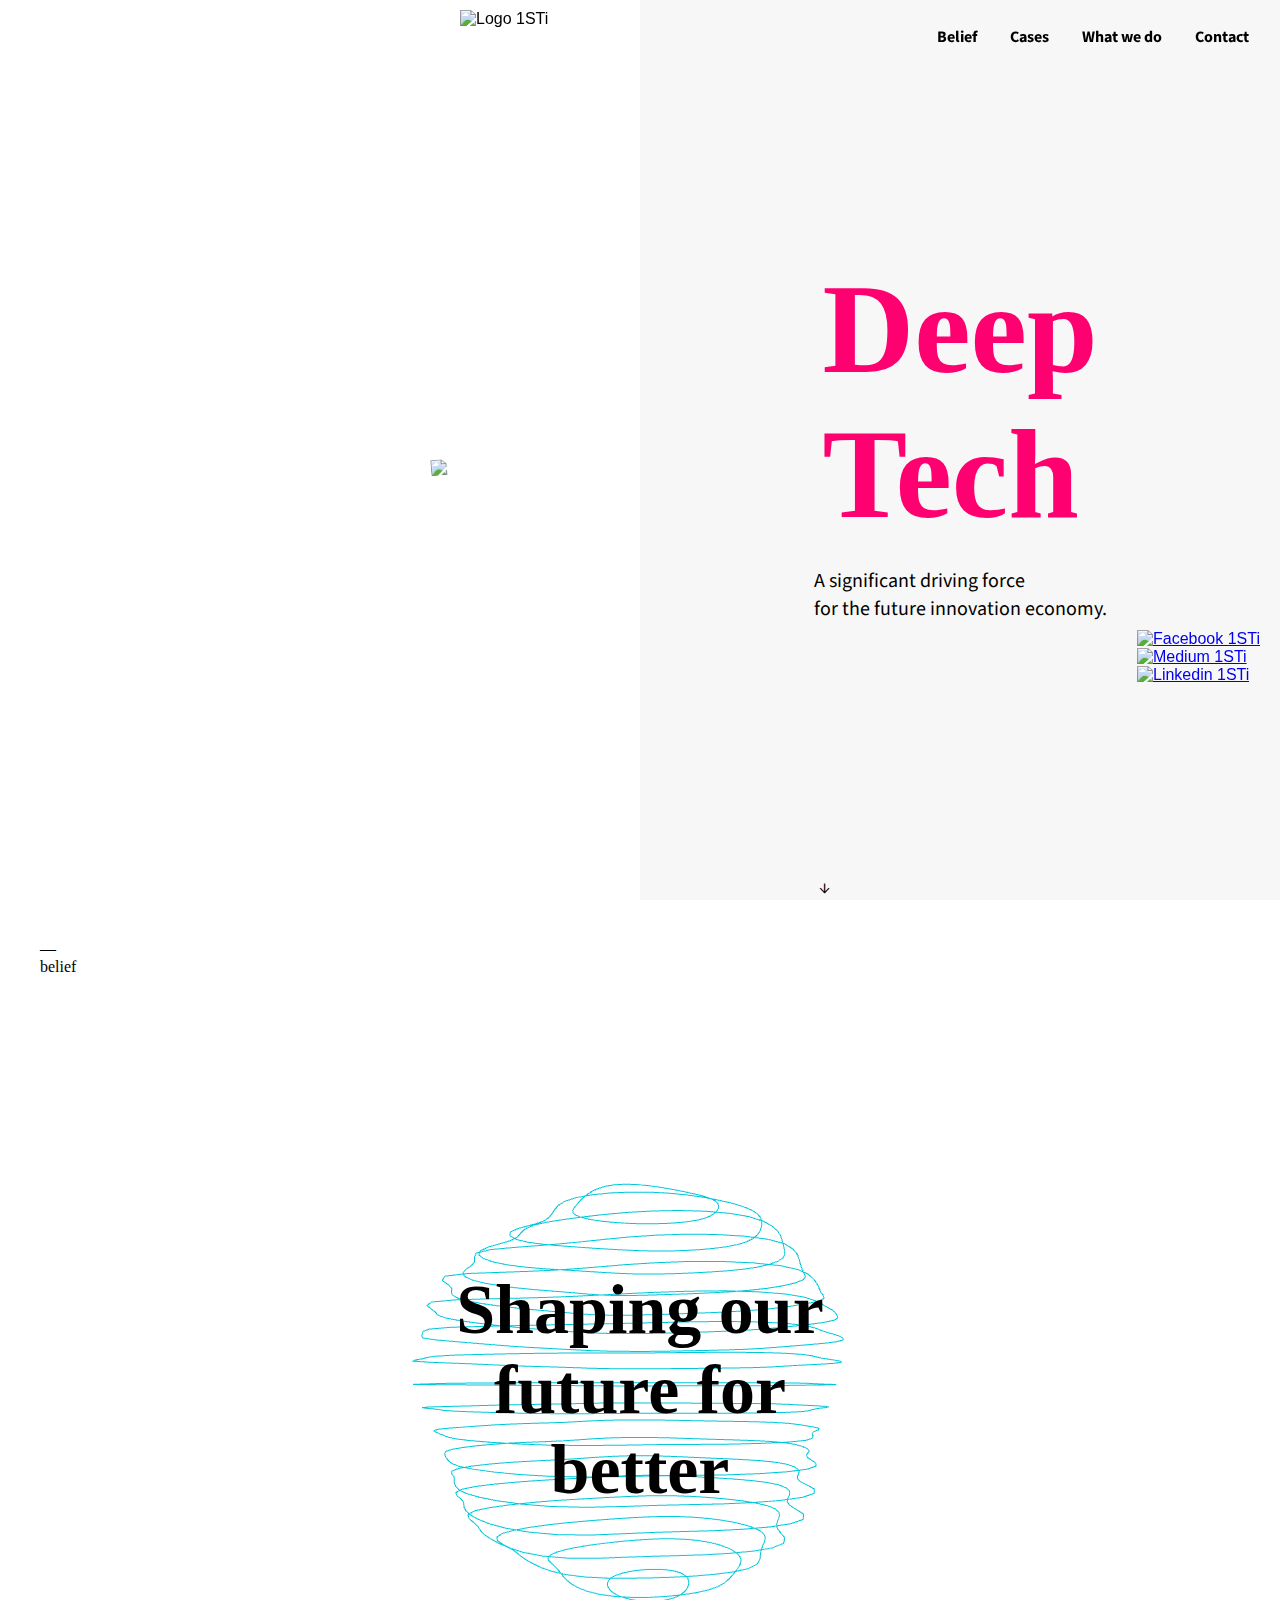
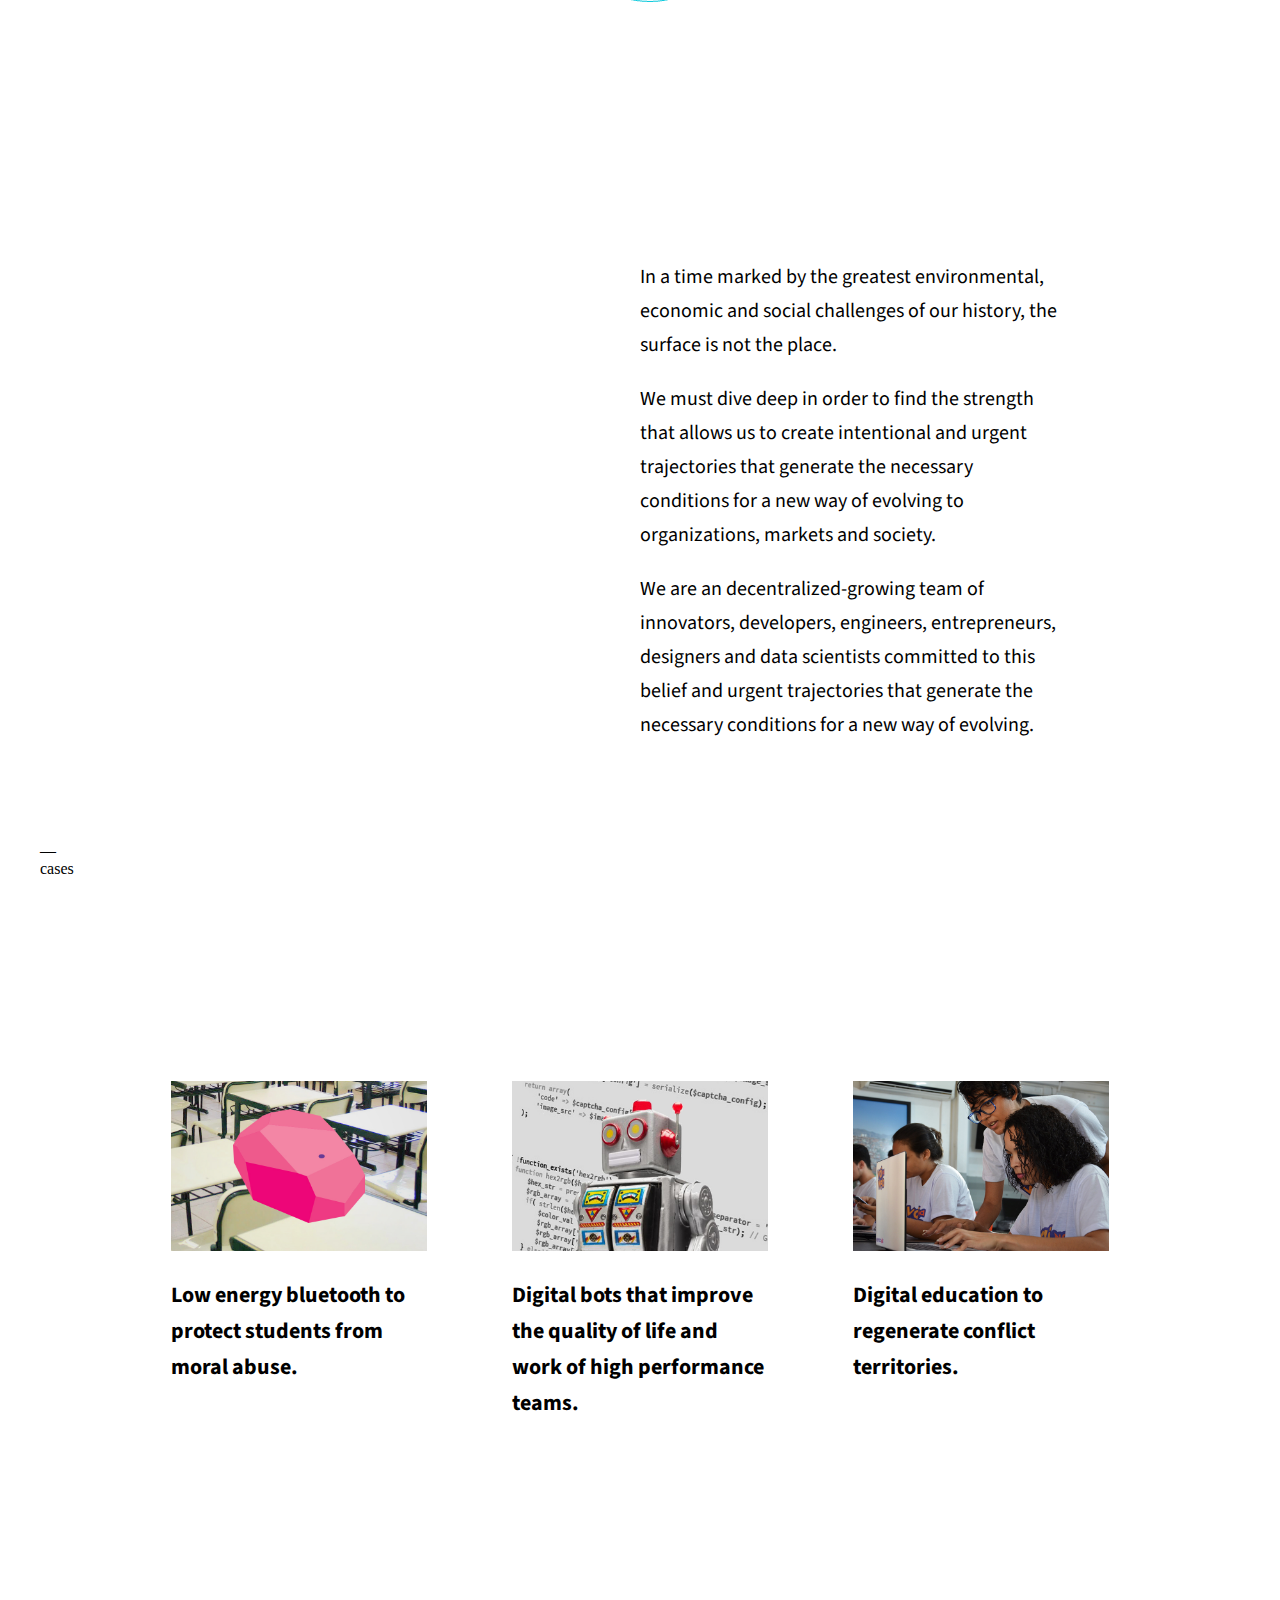
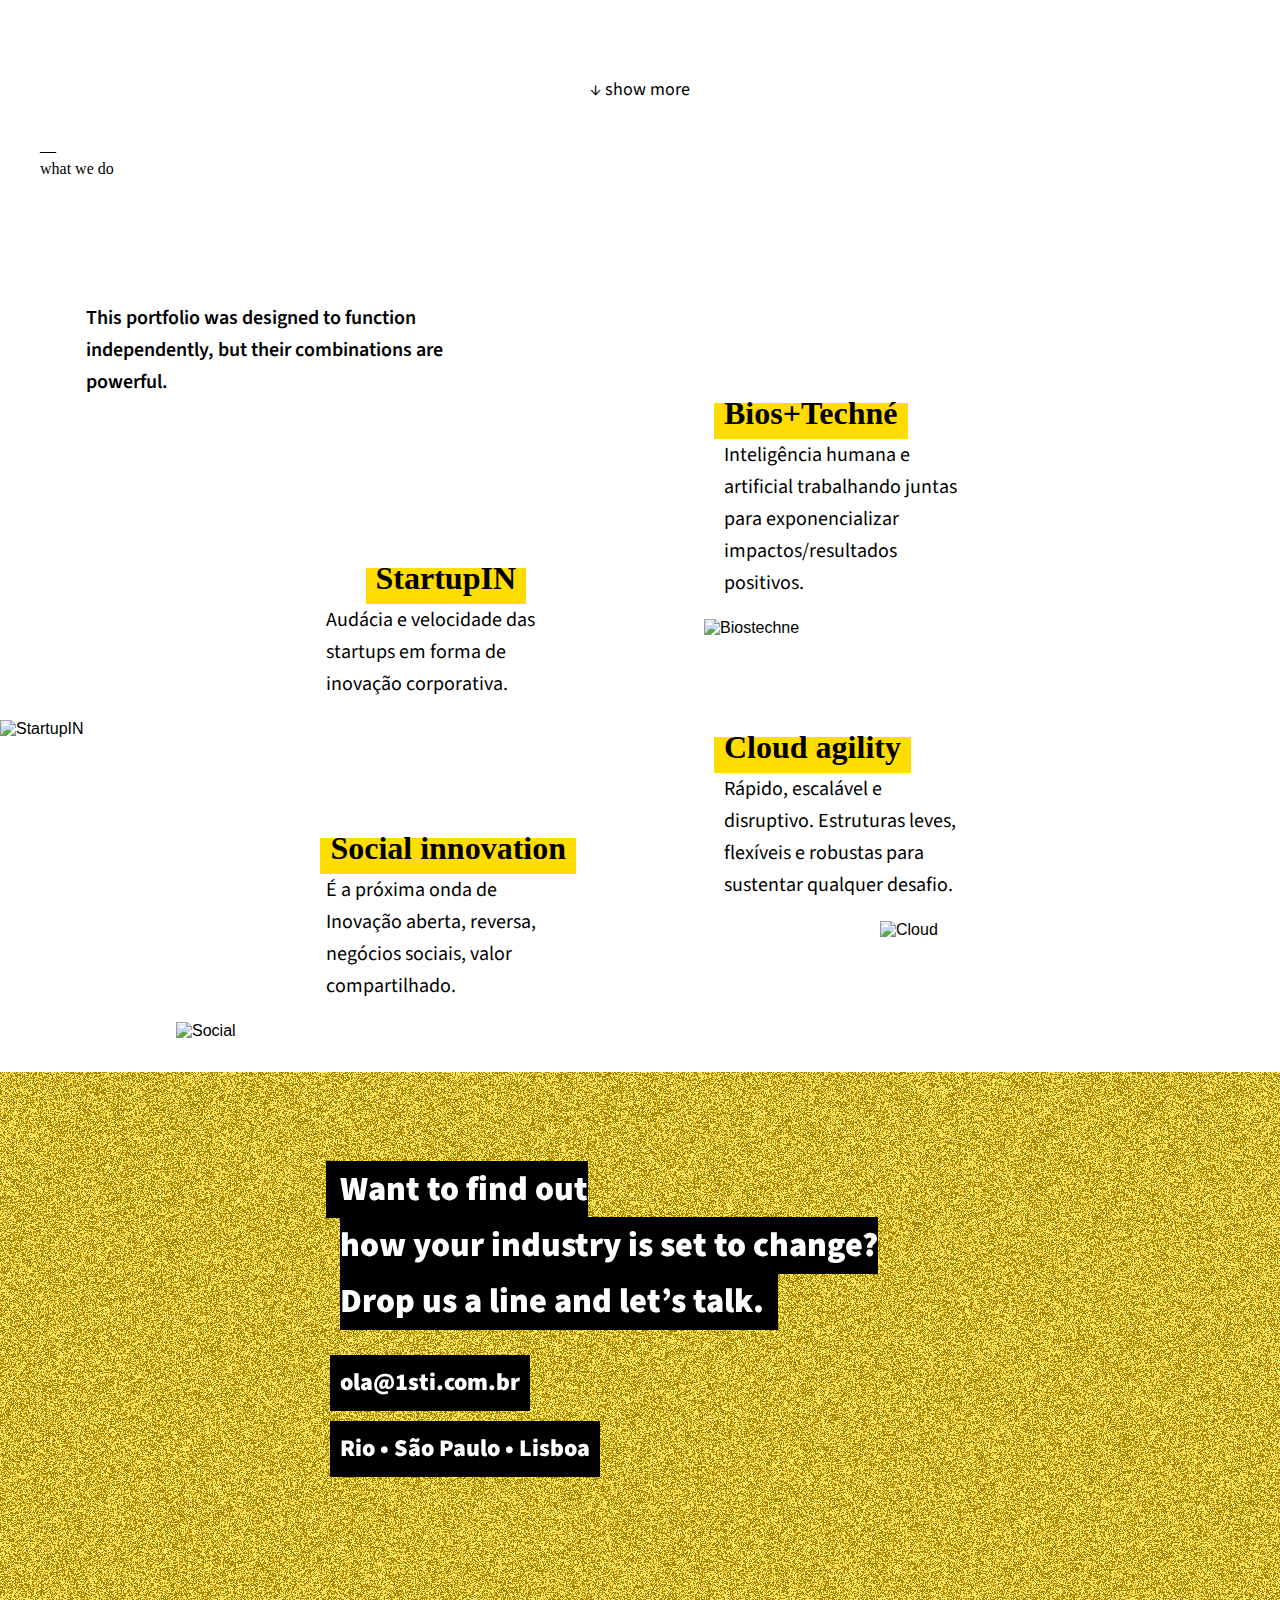
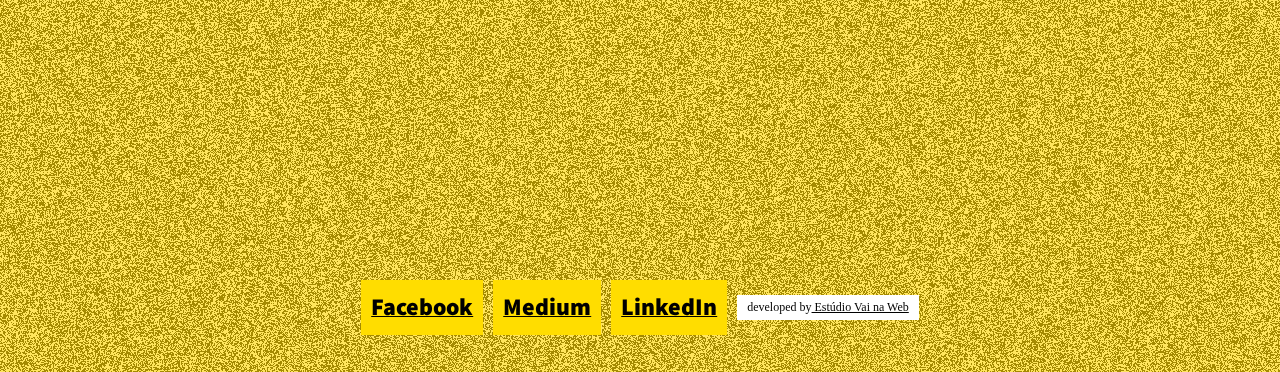
==== commit a98027ec: "CSS Bruto pronto" ====
--- a/index.html
+++ b/index.html
@@ -164,6 +164,7 @@
           <p class="contact-address-text">ola@1sti.com.br</p>
           <p class="contact-address-text">Rio • São Paulo • Lisboa</p>
         </div>
+      </div>
         <div class="contact-social">
           <a href="https://web.facebook.com/ola1STi/" target="_blank">
             <p class="contact-social-text">Facebook</p></a>
@@ -173,7 +174,6 @@
             <p class="contact-social-text">LinkedIn</p></a>
           <p class="contact-development">developed by<a href="" class="contact-development-link" target="_blank"> Estúdio Vai na Web</a></p>
         </div>
-      </div>
     </section>
   </footer>
   <script src="Assets/js/imagesloaded.pkgd.min.js"></script>
--- a/Assets/css/style.css
+++ b/Assets/css/style.css
@@ -540,7 +540,7 @@
   margin-top: 2rem;
   width: 100%;
   min-height: 100vh;
- /* background-color: rgb(255, 221, 0);*/
+ background-image: url("../img/contato-ruido.gif");
 }
 
 /*.contact canvas {
@@ -559,7 +559,7 @@
 }*/
 
 .contact .container {
-  justify-content: center;
+  justify-content: space-between;
   align-items: center;
   width: 100%;
   height: 100%;
@@ -568,12 +568,13 @@
 
 .contact-box {
   position: relative;
-  width: 50%
+  width: 50%;
+  padding-top: 50px;
 }
 
 @media (max-width: 768px) {
   .contact .container {
-    height: 110vh;
+    height: 100vh;
   }
 
   .contact-box {
@@ -625,8 +626,6 @@
   display: flex;
   flex-flow: row nowrap;
   align-items: center;
-  margin-top: 20vh;
-  position: absolute;
 }
 
 @media (max-width: 768px) {
@@ -642,6 +641,7 @@
 @media (max-width: 425px) {
     .contact-social{
     width: 300px;
+    }
 }
 
 .contact-social a {
@@ -684,12 +684,6 @@
 
 @media (max-width: 768px) {
   .contact-development {
-    margin: 20px auto 0 auto;
-  }
-}
-
-@media (max-width: 425px) {
-  .contact-development {
     margin: 20px auto 0 0;
   }
 }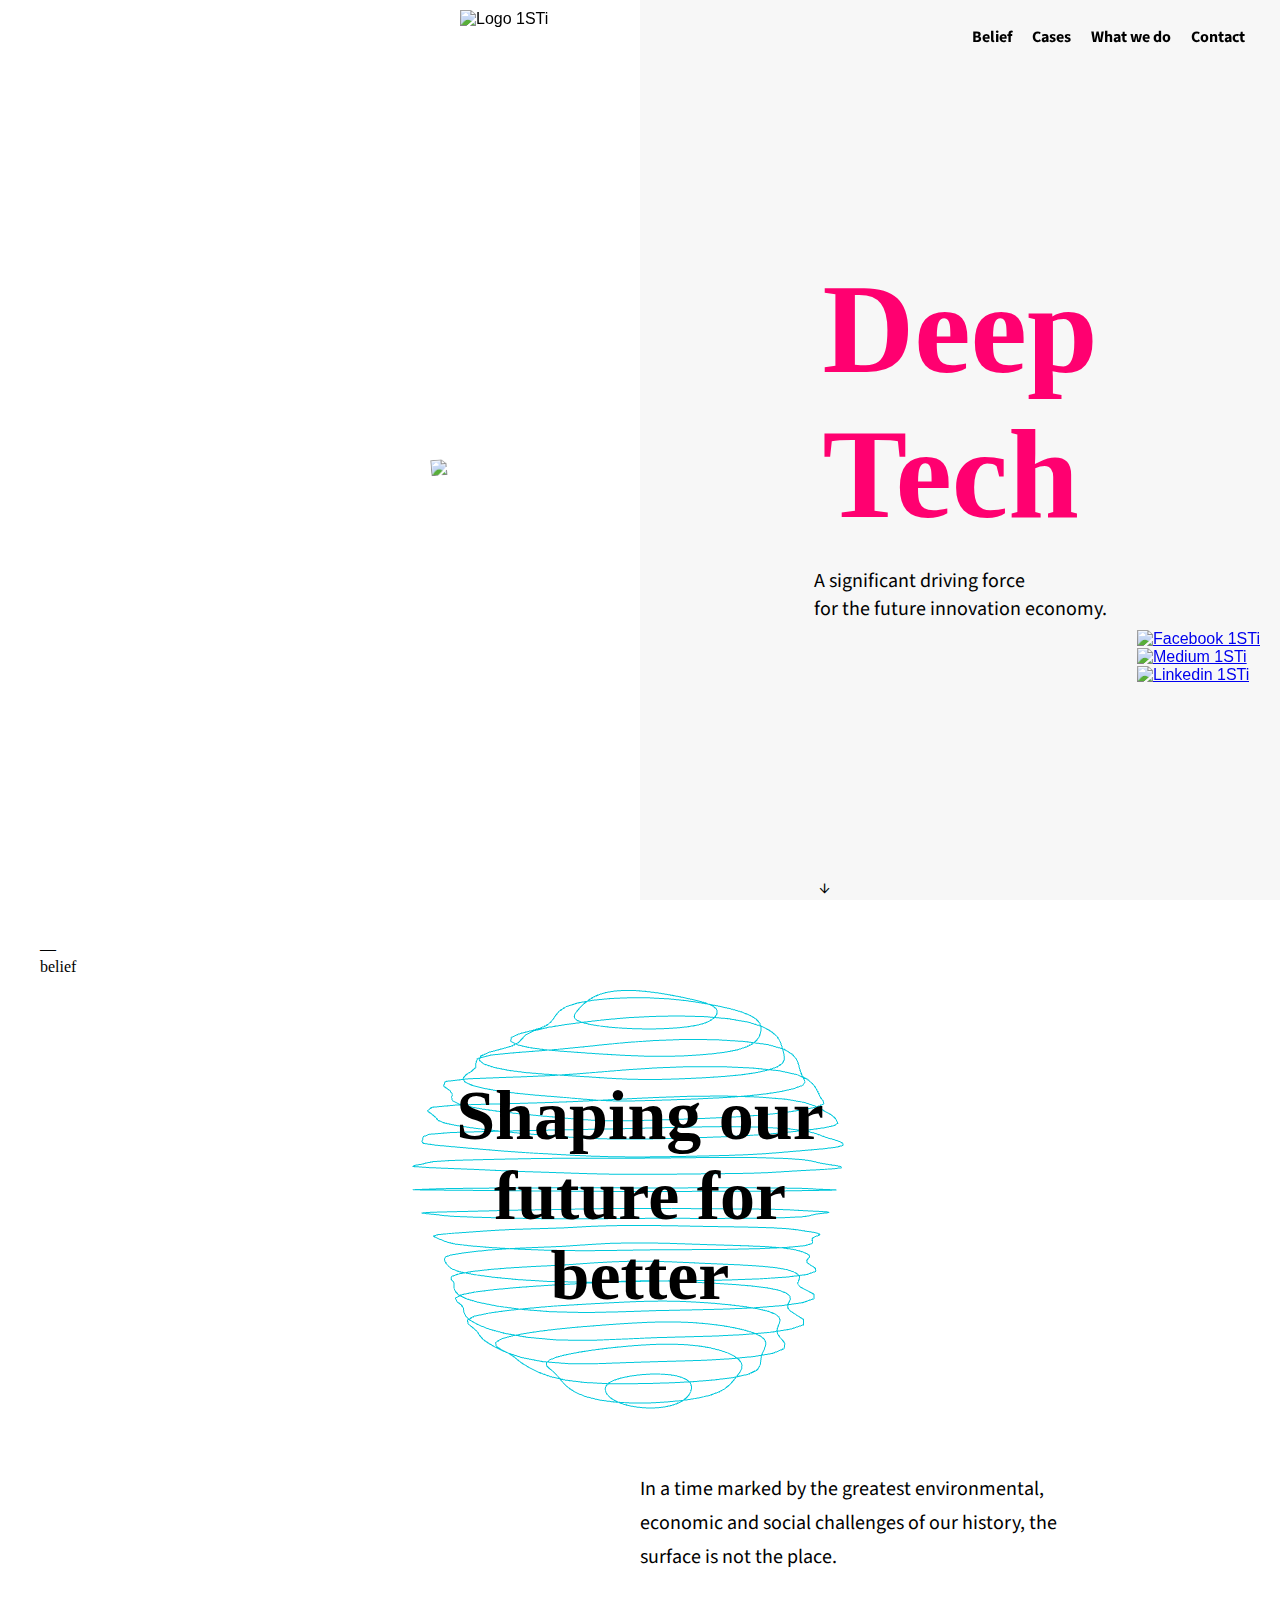
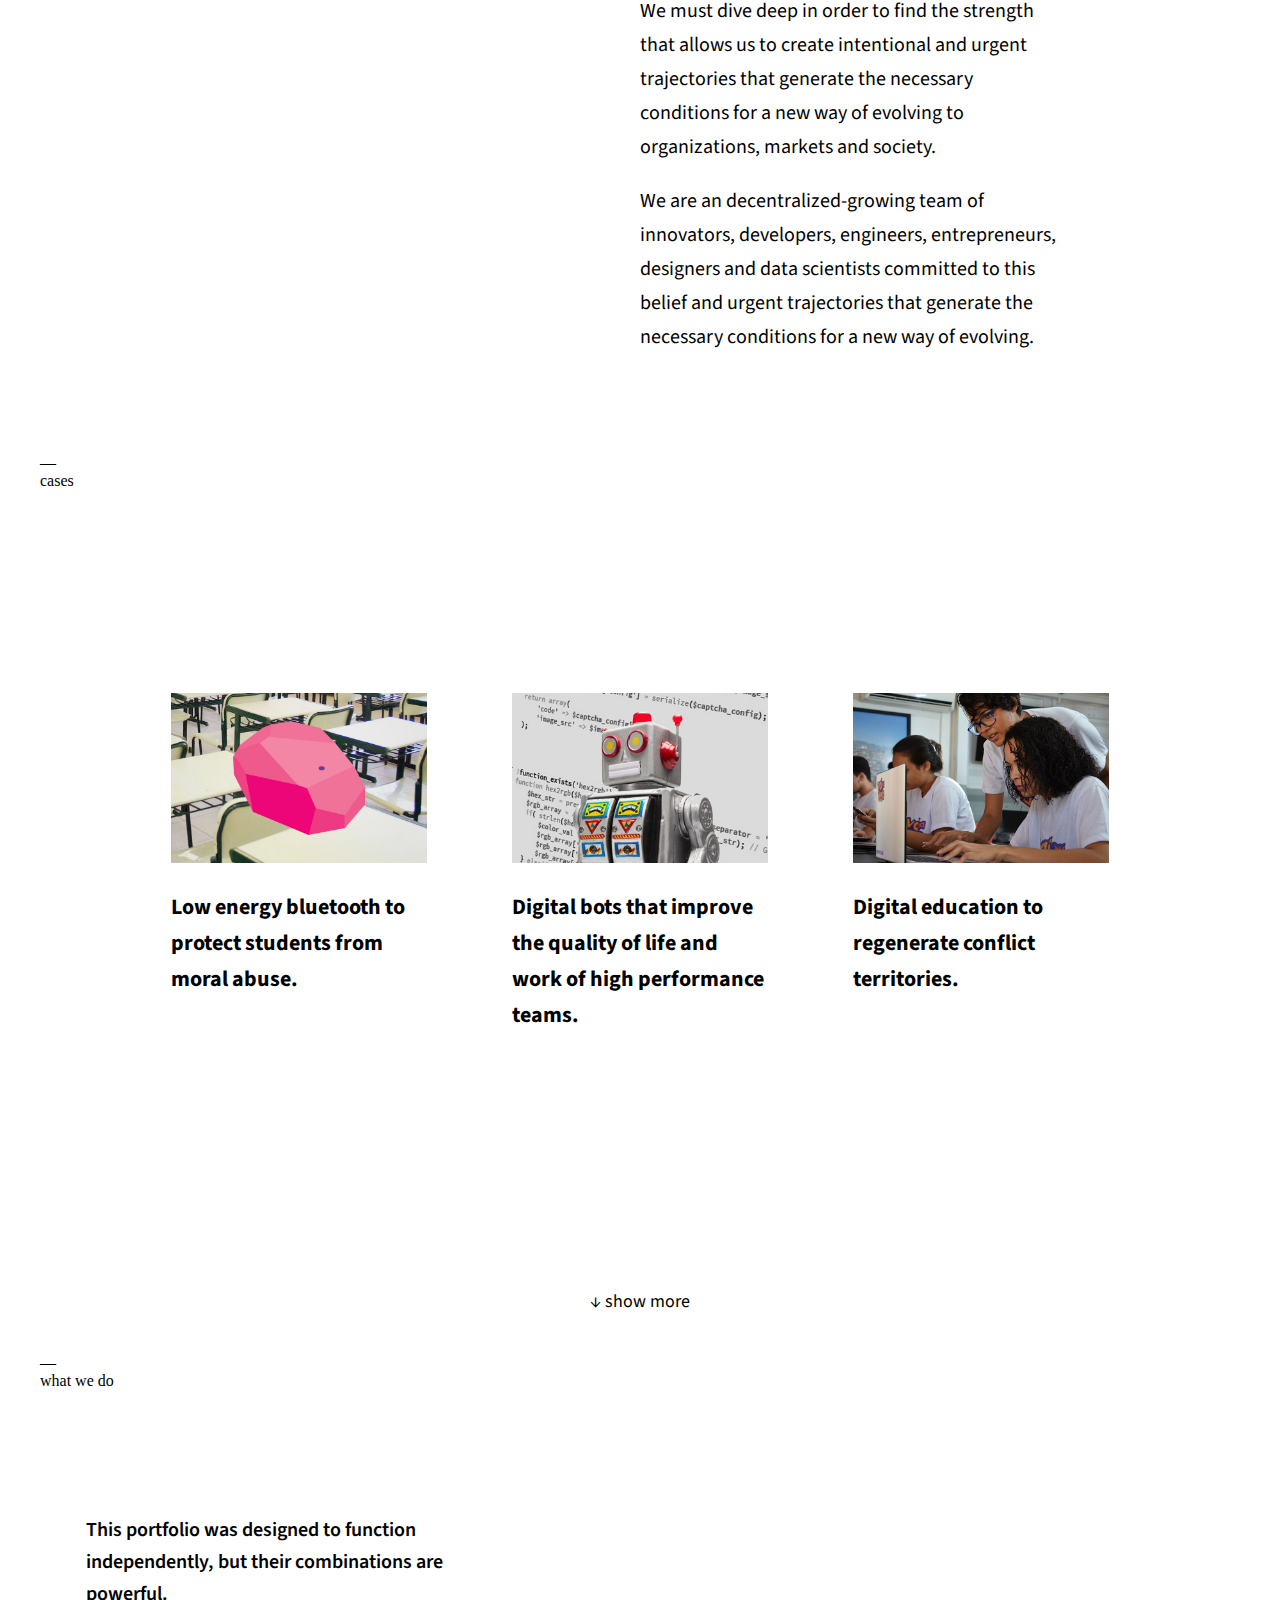
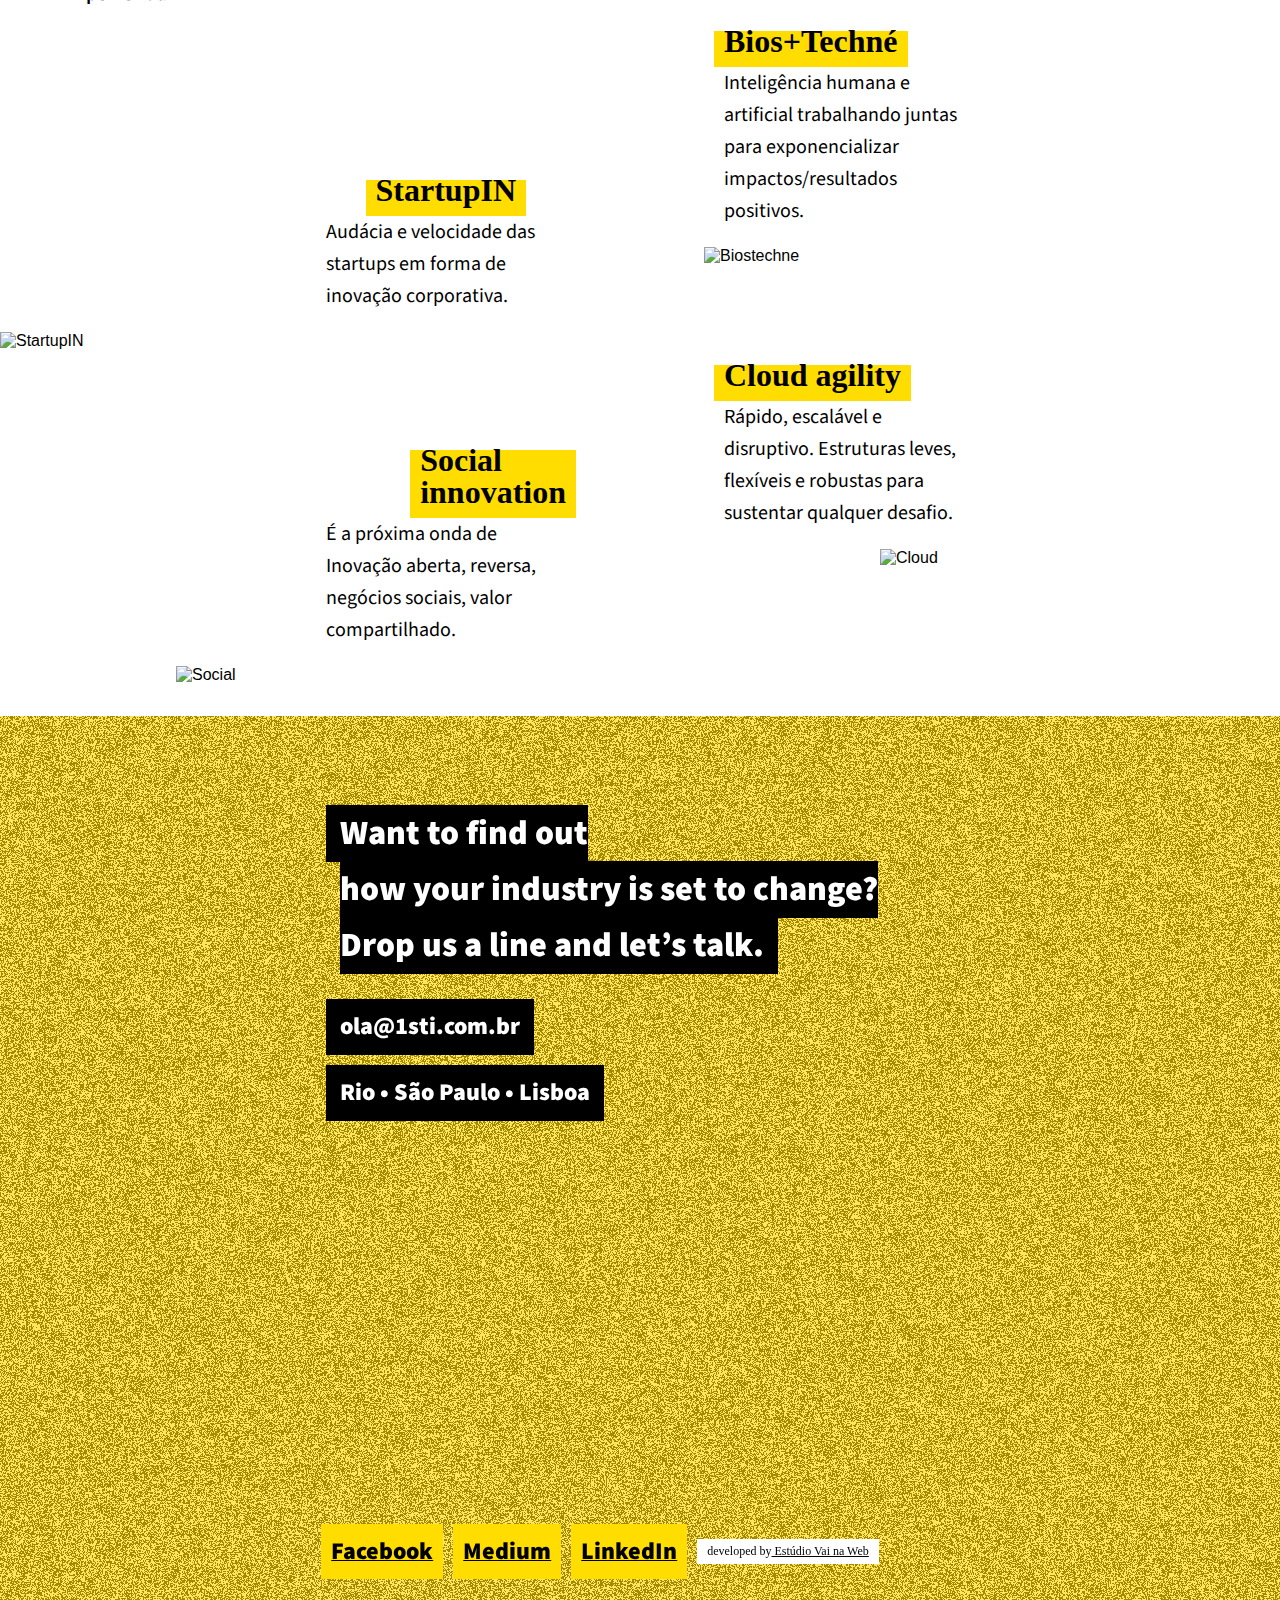
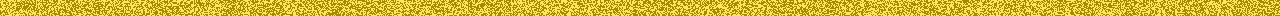
==== commit b9f1afdc: "CSS Ajustes1" ====
--- a/index.html
+++ b/index.html
@@ -129,7 +129,7 @@
           </div>
           <div class="services-box box-social">
             <span class="box-social-subtitle">
-              <h3 class="services-box-subtitle">Social innovation</h3>
+              <h3 class="services-box-subtitle">Social<br>innovation</h3>
             </span>
             <p class="services-box-text box-social-text">É a próxima onda de Inovação aberta, reversa, negócios sociais, valor compartilhado.</p>
             <img src="Assets/img/social.jpg" alt="Social " class="services-box-img box-social-img">
--- a/Assets/css/style.css
+++ b/Assets/css/style.css
@@ -88,7 +88,6 @@
 .menu-list {
   display: flex;
   justify-content: space-around;
-  width: 30vw;
   position: absolute;
   top: 10px;
   right: 15px;
@@ -110,6 +109,7 @@
   color: rgb(0,0,0);
   font-size: 1rem;
   font-weight: 700;
+  margin-right: 20px; 
 }
 
 .header-social {
@@ -127,7 +127,7 @@
 }
 
 .social-icon {
-  width: 30px;
+  width: 45px;
 }
 
 /*  Home  */
@@ -271,7 +271,7 @@
   display: flex;
   justify-content: center;
   align-items: center;
-  min-height: 100vh;
+  min-height: 50vh;
 }
 
 .belief-intro canvas {
@@ -616,7 +616,7 @@
   line-height: 56px;
   font-weight: 900;
   color: rgb(256, 256, 256);
-  box-shadow: 10px 0px 0px 0px #000, -10px 0px 0px 0px #000;
+  box-shadow: 14px 0px 0px 0px #000, -14px 0px 0px 0px #000;
   background: #000;
   display: inline;
   margin: 5px 0;
@@ -626,6 +626,7 @@
   display: flex;
   flex-flow: row nowrap;
   align-items: center;
+  margin-left: -80px;
 }
 
 @media (max-width: 768px) {
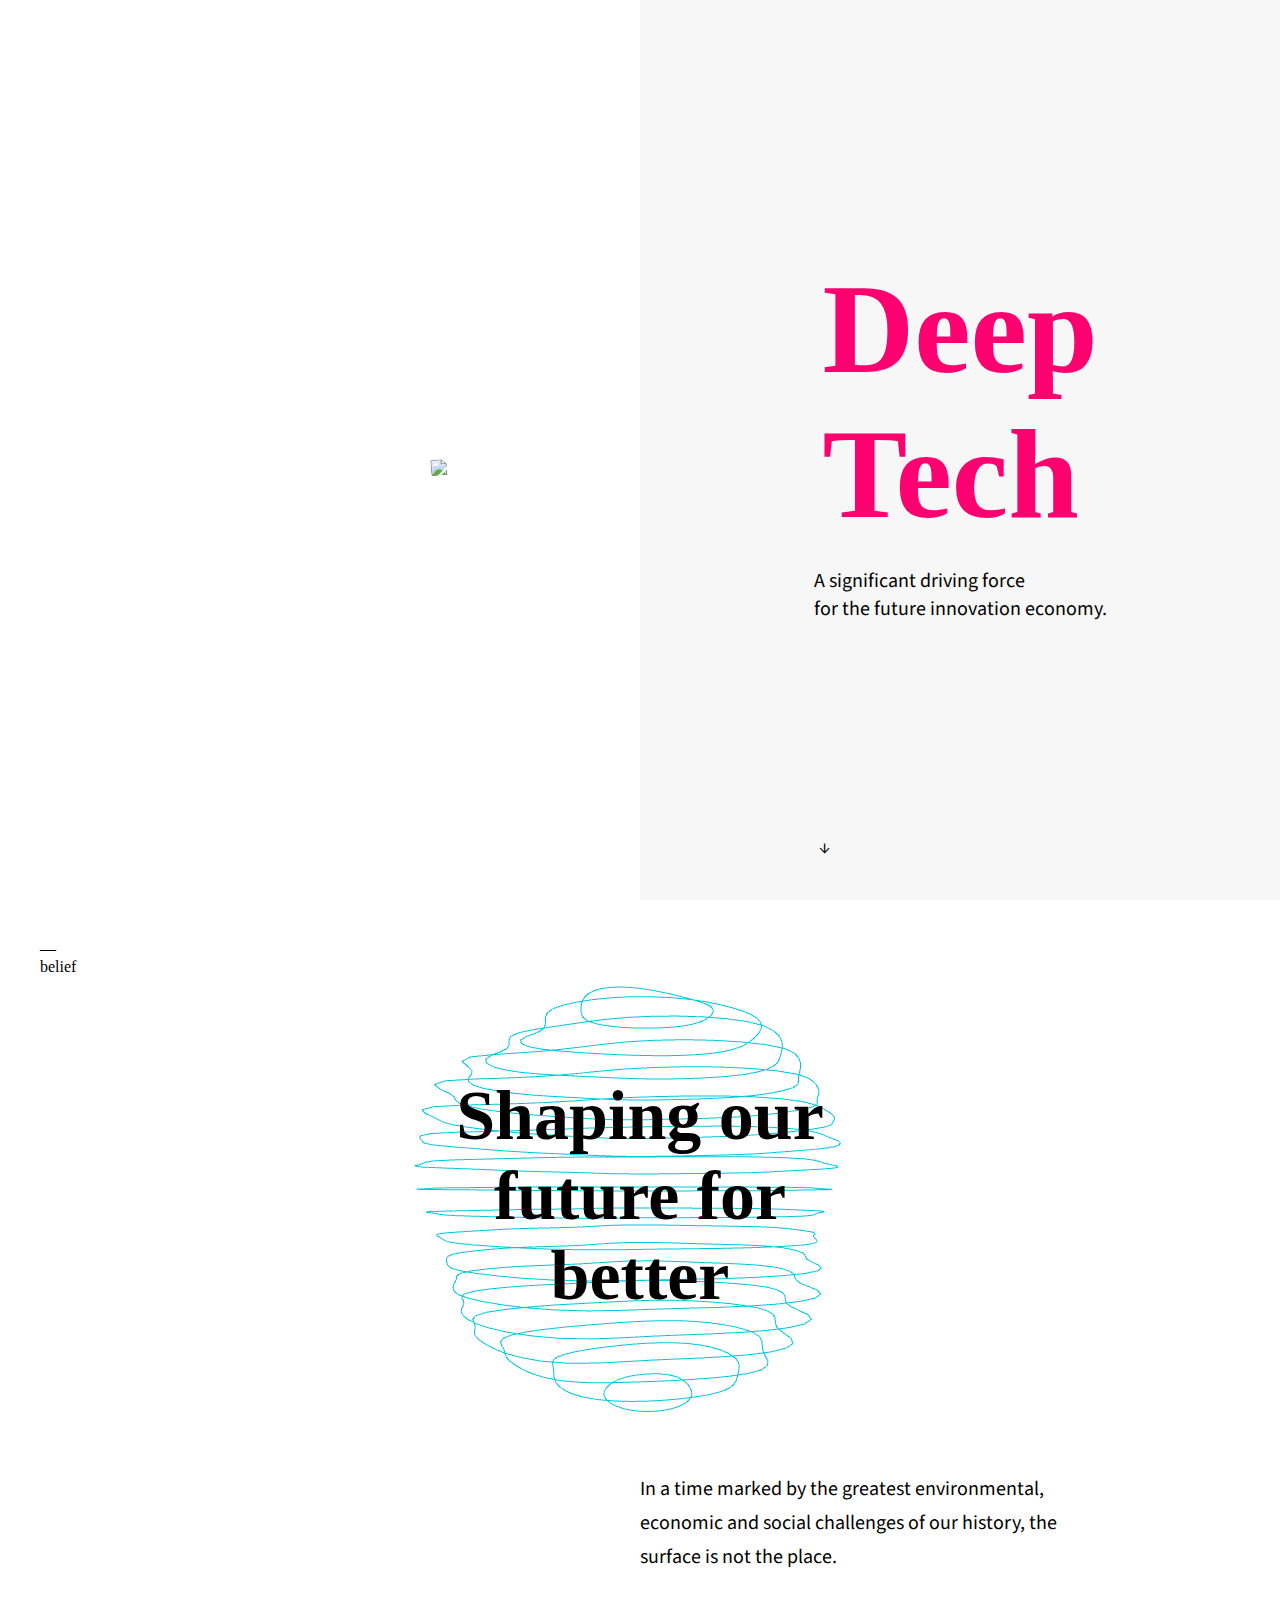
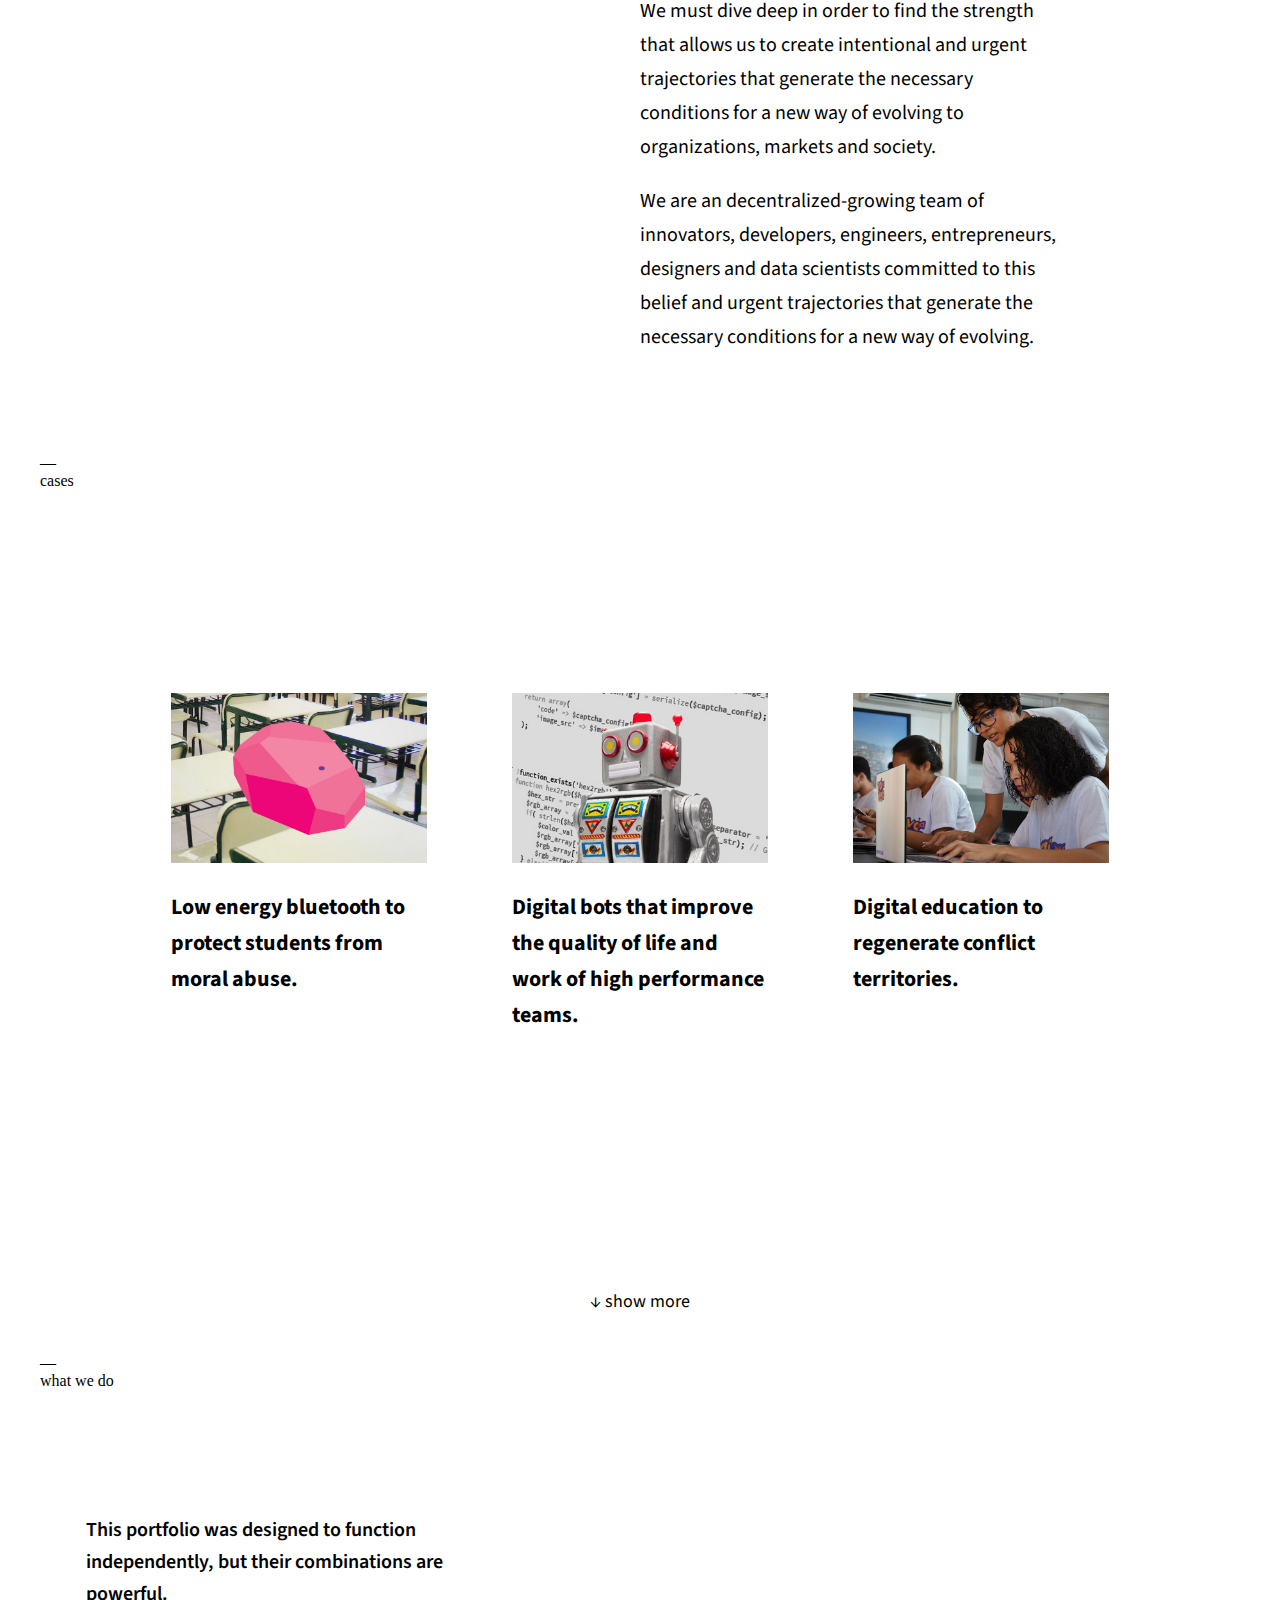
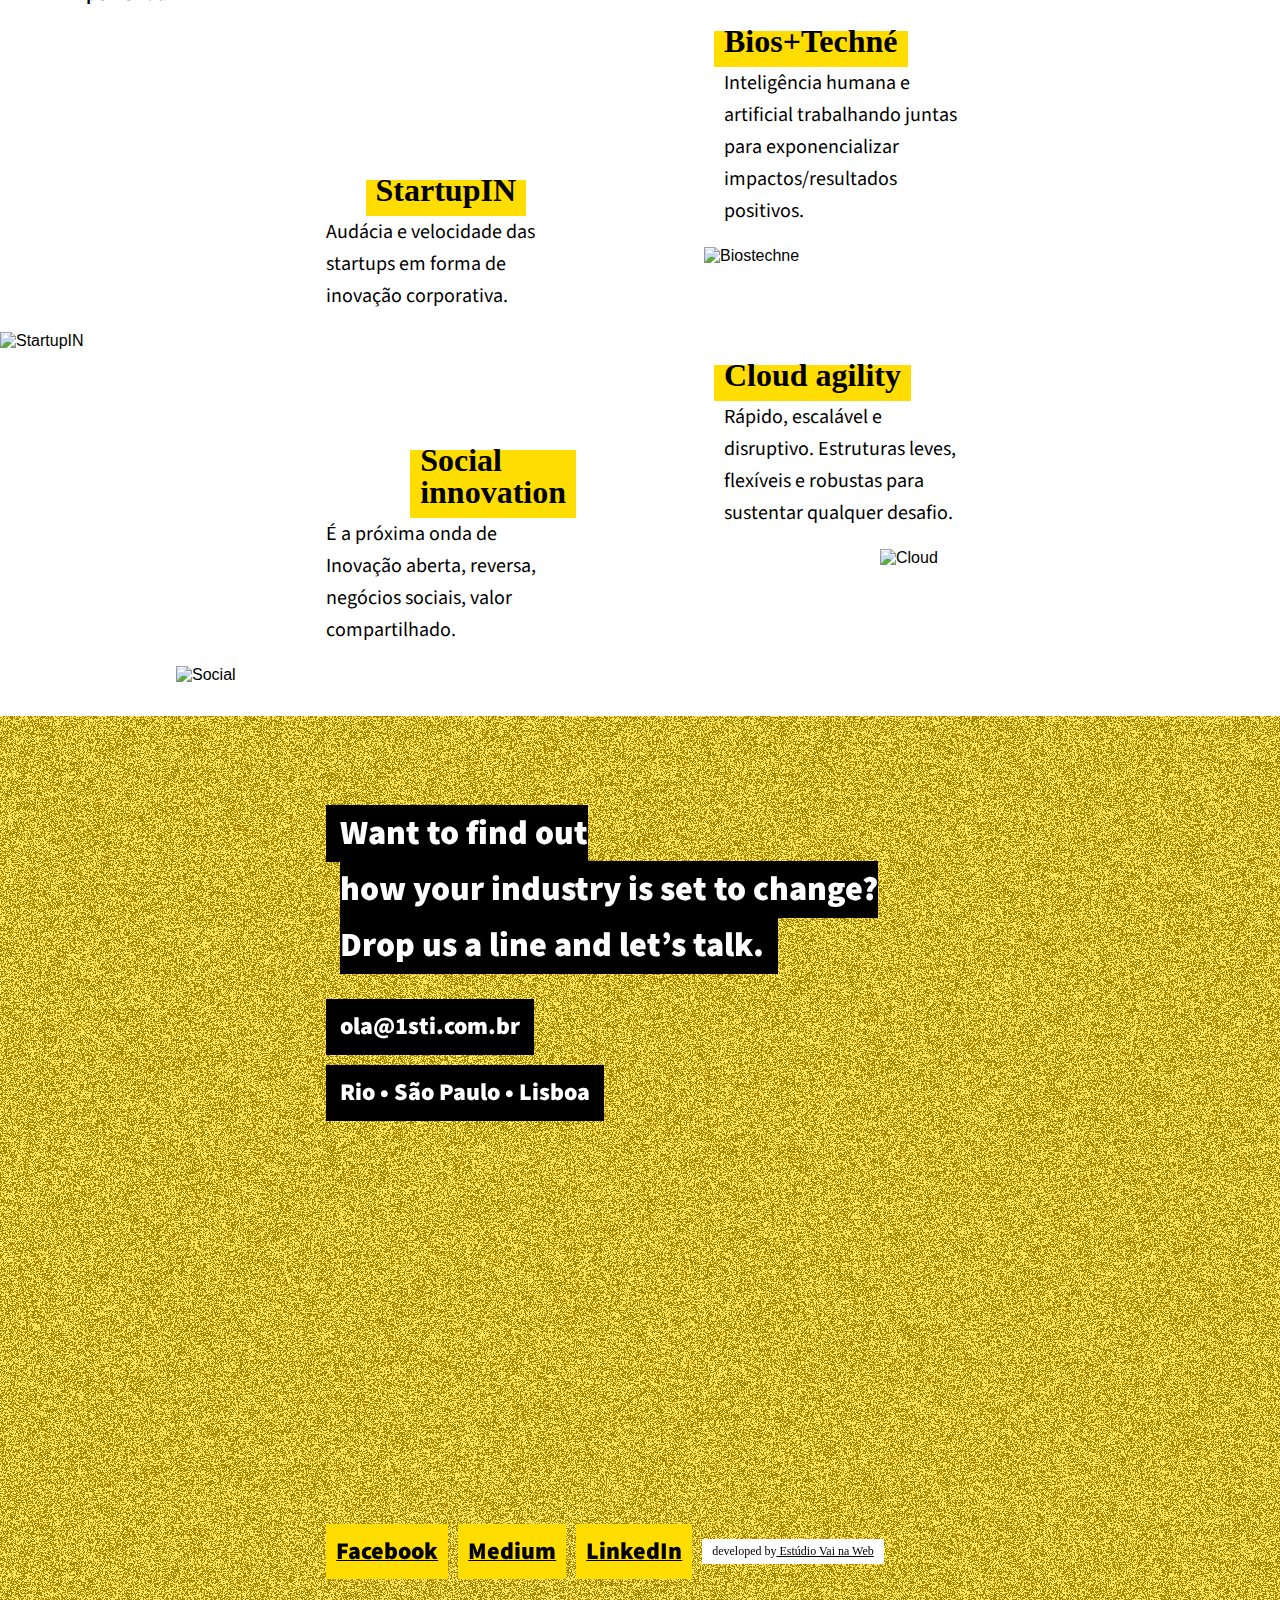
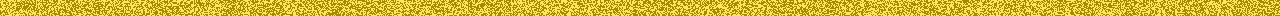
==== commit 53e8b224: "add listen scroll" ====
--- a/index.html
+++ b/index.html
@@ -182,5 +182,6 @@
   <script src="Assets/js/perlin.js"></script>
   <script src="Assets/js/TweenMax.min.js"></script>
   <script src="Assets/js/belief.js"></script>
+  <script src="Assets/js/main.js"></script>
 </body>
 </html>--- a/Assets/css/style.css
+++ b/Assets/css/style.css
@@ -11,15 +11,6 @@
   font-size: 16px;
 }
 
-/*.container {
-  max-width: 1400px;
-  margin: 0 auto;
-  padding: 40px;
-  min-height: 100vh;
-  display: flex;
-  flex-direction: column;
-}*/
-
 .container {
   max-width: 1400px;
   margin: 0 auto;
@@ -45,6 +36,16 @@
   min-width: 90vw;
   position: relative;
   z-index: 35;
+  opacity: 0;
+  transition: all 0.25s ease-in;
+}
+
+.fade-in {
+  opacity: 1;
+}
+
+.hidden {
+  opacity: 0;
 }
 
 @media (max-width: 768px) {
@@ -64,7 +65,7 @@
 .header-img {
   width: 360px;
   position: absolute;
-  top: 10px;
+  top: 20px;
 }
   
 @media (max-width: 768px) {
@@ -89,7 +90,7 @@
   display: flex;
   justify-content: space-around;
   position: absolute;
-  top: 10px;
+  top: 20px;
   right: 15px;
 }
 
@@ -113,11 +114,13 @@
 }
 
 .header-social {
+  display: flex;
+  flex-direction: column;
+  height: 170px;
+  justify-content: space-between;
   position: fixed;
   right: 20px;
-  top: 70vh;
-  display: flex;
-  flex-direction: column;
+  top: 65vh;
 }
 
 @media (max-width: 768px) {
@@ -242,7 +245,7 @@
   font-family: 'Source Sans Pro', sans-serif;
   font-size: 1.125rem;
   position: absolute;
-  bottom: 0;
+  bottom: 40px;
   left: 14vw;
 }
 
@@ -351,9 +354,22 @@
   width: 80vw;
 }
 
+@media (max-width: 768px) {
+  .cases-box {
+    flex-direction: column;
+  }
+}
+
 .cases-item {
   width: 20vw;
 }
+
+@media (max-width: 768px) {
+  .cases-item {
+    width: 80vw;
+  }
+}
+
 
 .cases-img {
   width: 100%;
@@ -626,7 +642,7 @@
   display: flex;
   flex-flow: row nowrap;
   align-items: center;
-  margin-left: -80px;
+  margin-left: -70px;
 }
 
 @media (max-width: 768px) {
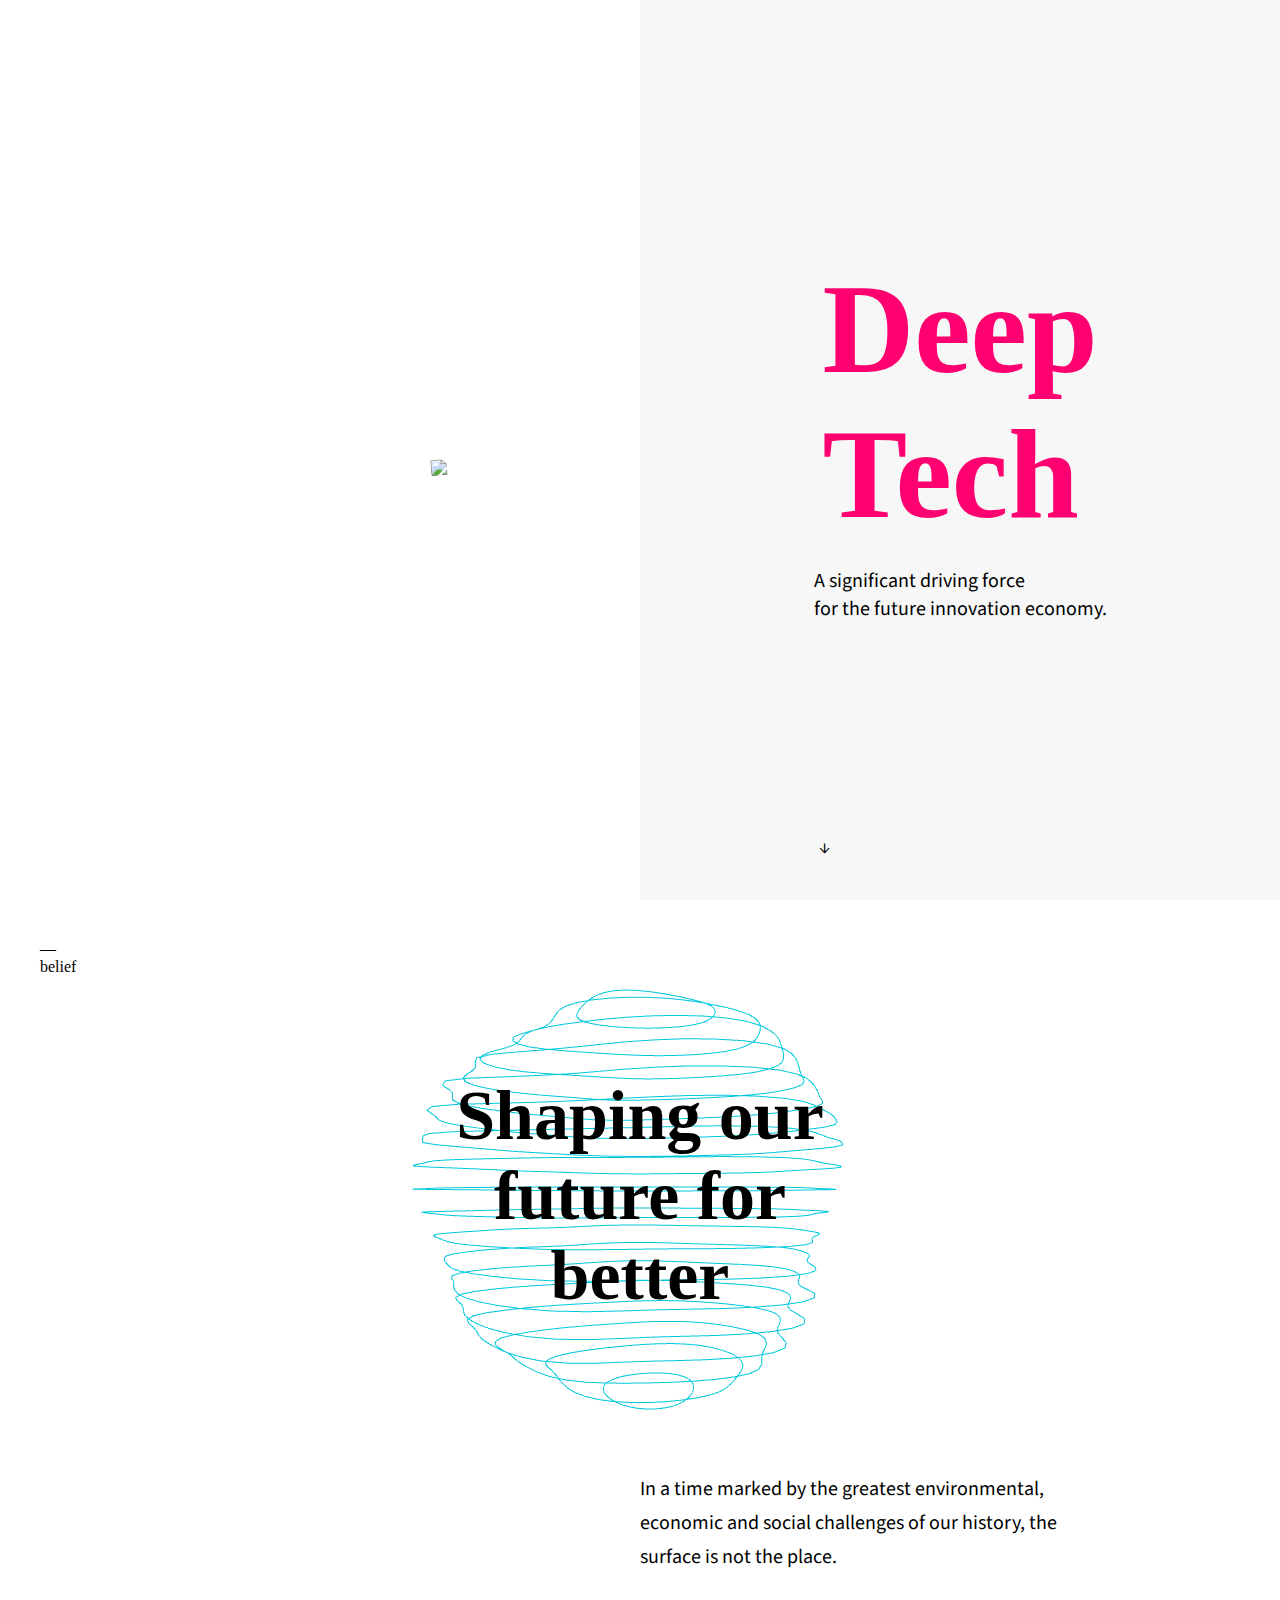
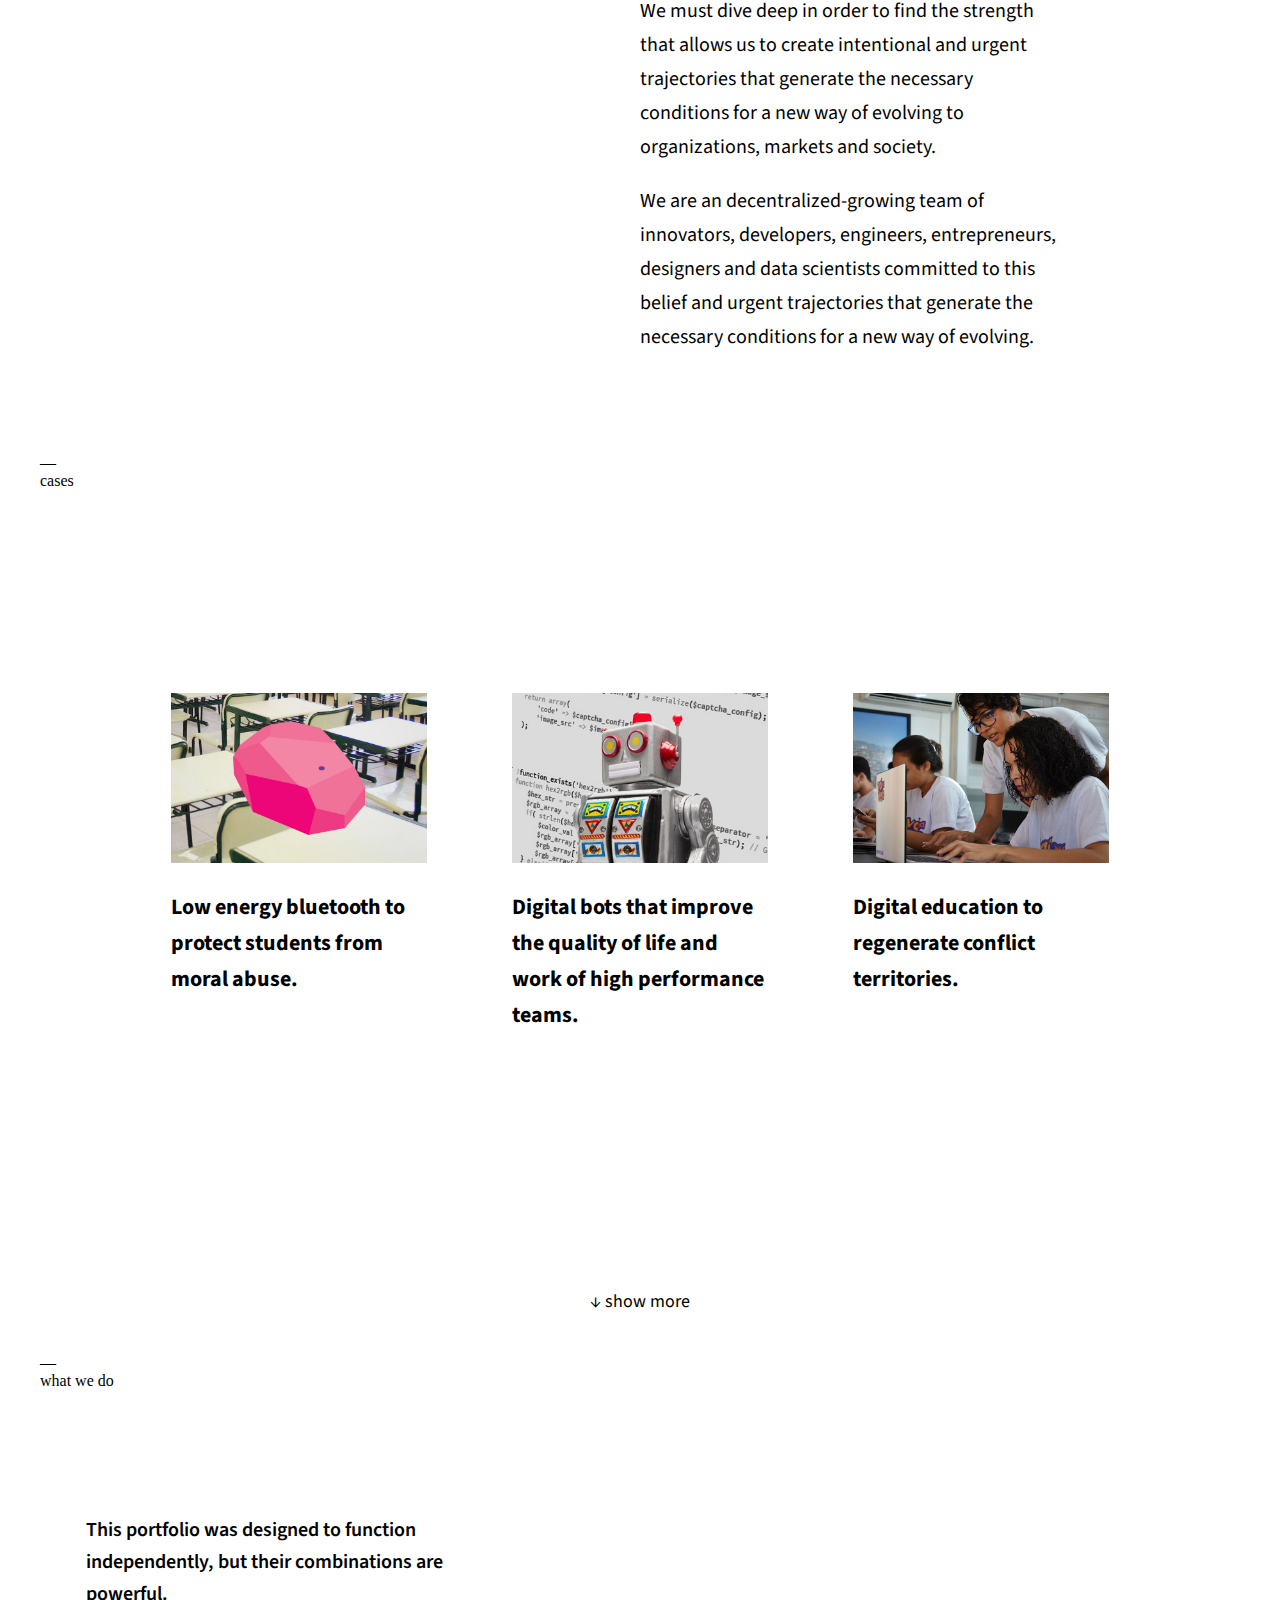
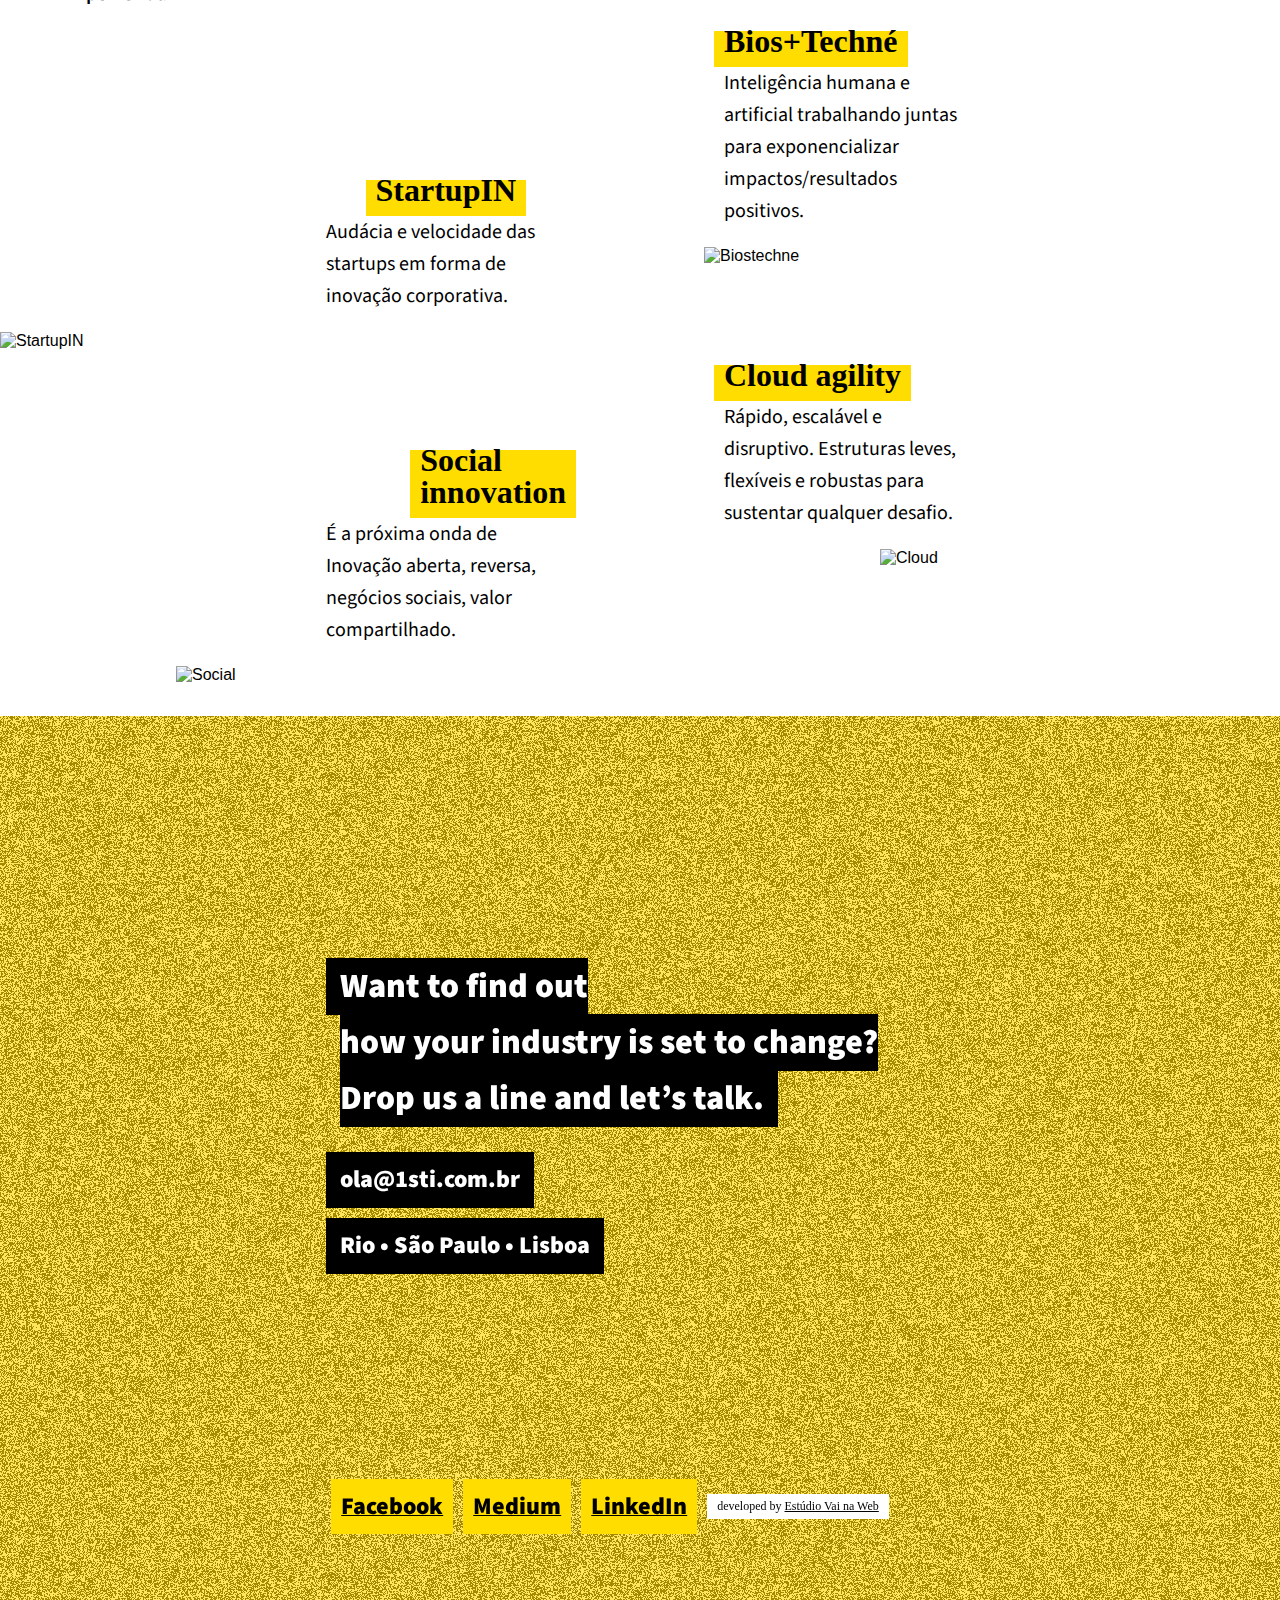
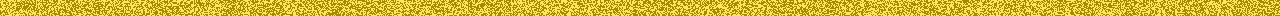
==== commit 9cce8631: "CSS Ajustes4" ====
--- a/index.html
+++ b/index.html
@@ -172,7 +172,7 @@
             <p class="contact-social-text">Medium</p></a>
           <a href="https://www.linkedin.com/company/1sti" target="_blank">
             <p class="contact-social-text">LinkedIn</p></a>
-          <p class="contact-development">developed by<a href="" class="contact-development-link" target="_blank"> Estúdio Vai na Web</a></p>
+          <p class="contact-development">developed by <a href="" class="contact-development-link" target="_blank">Estúdio Vai na Web</a></p>
         </div>
     </section>
   </footer>
--- a/Assets/css/style.css
+++ b/Assets/css/style.css
@@ -148,7 +148,7 @@
 
 @media (max-width: 768px) {
   .home {
-    display: flex;
+    background-position: initial;
     flex-direction: column;
     padding-top: 50vh;
   }
@@ -187,6 +187,7 @@
 @media (max-width: 768px) {
   .home-center {
     top: 0;
+    height: 90vh;
   }
 }
 
@@ -536,14 +537,12 @@
     width: 260px;
   }
 
-
   .box-startupin-img,
   .box-social-img,
   .box-bios-img,
   .box-cloud-img {
     width: 100%
   }
-
 }
 
 /*  Contact  */
@@ -585,7 +584,7 @@
 .contact-box {
   position: relative;
   width: 50%;
-  padding-top: 50px;
+  margin: auto;
 }
 
 @media (max-width: 768px) {
@@ -593,10 +592,6 @@
     height: 100vh;
   }
 
-  .contact-box {
-    margin: 0 auto;
-  }
-
   .contact-description {
     width: 280px;
   }
@@ -604,7 +599,7 @@
 
 @media (max-width: 425px) {
   .contact-box {
-    width: 100%;
+    width: auto;
   }
 }
 
@@ -638,11 +633,25 @@
   margin: 5px 0;
 }
 
+@media (max-width: 425px) {
+  .contact-description-text {
+    font-size: 1.75rem;
+    line-height: 46px;
+  }
+
+  .contact-address-text {
+    font-size: 1.125rem;
+    line-height: 34px;
+  }
+
+}
+
 .contact-social {
   display: flex;
   flex-flow: row nowrap;
   align-items: center;
-  margin-left: -70px;
+  margin-left: -60px;
+  margin-bottom: 5vh;
 }
 
 @media (max-width: 768px) {
@@ -658,6 +667,7 @@
 @media (max-width: 425px) {
     .contact-social{
     width: 300px;
+    margin-bottom: 0;
     }
 }
 
@@ -687,6 +697,13 @@
   }
 }
 
+@media (max-width: 768px) {
+  .contact-social-text {
+    padding: 6px;
+    box-shadow: 6px 0 0 0 rgb(255, 221, 0), -6px 0 0 0 rgb(255, 221, 0);
+  }
+}
+
 .contact-development {
   font-family: SkyhookMonoBold;
   font-size: .75rem;
@@ -703,4 +720,14 @@
   .contact-development {
     margin: 20px auto 0 0;
   }
+}
+
+@media (max-width: 768px) {
+  .contact-development {
+    font-family: SkyhookMonoBold;
+    font-size: .75rem;
+    box-shadow: 6px 0 0 0 white, -6px 0 0 0 white;
+    background-color: white;
+    padding: 5px 0;
+  }
 }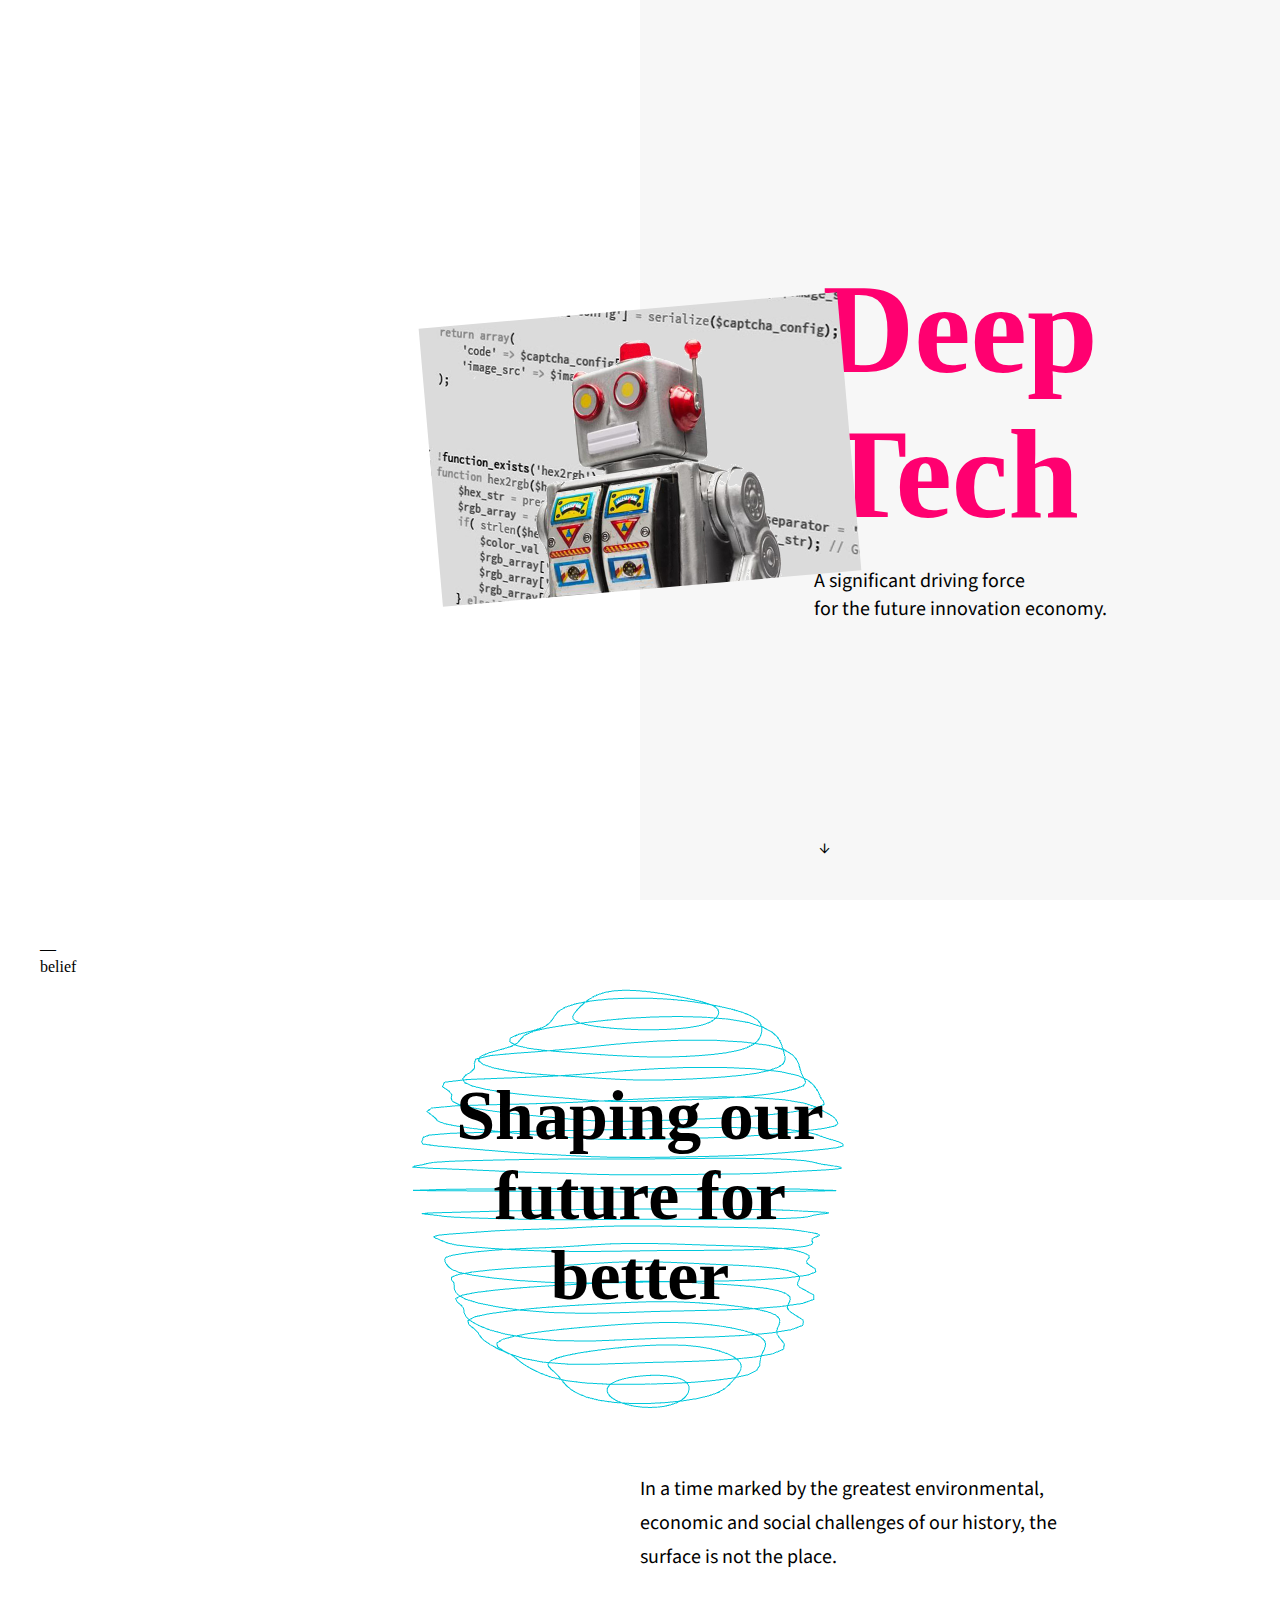
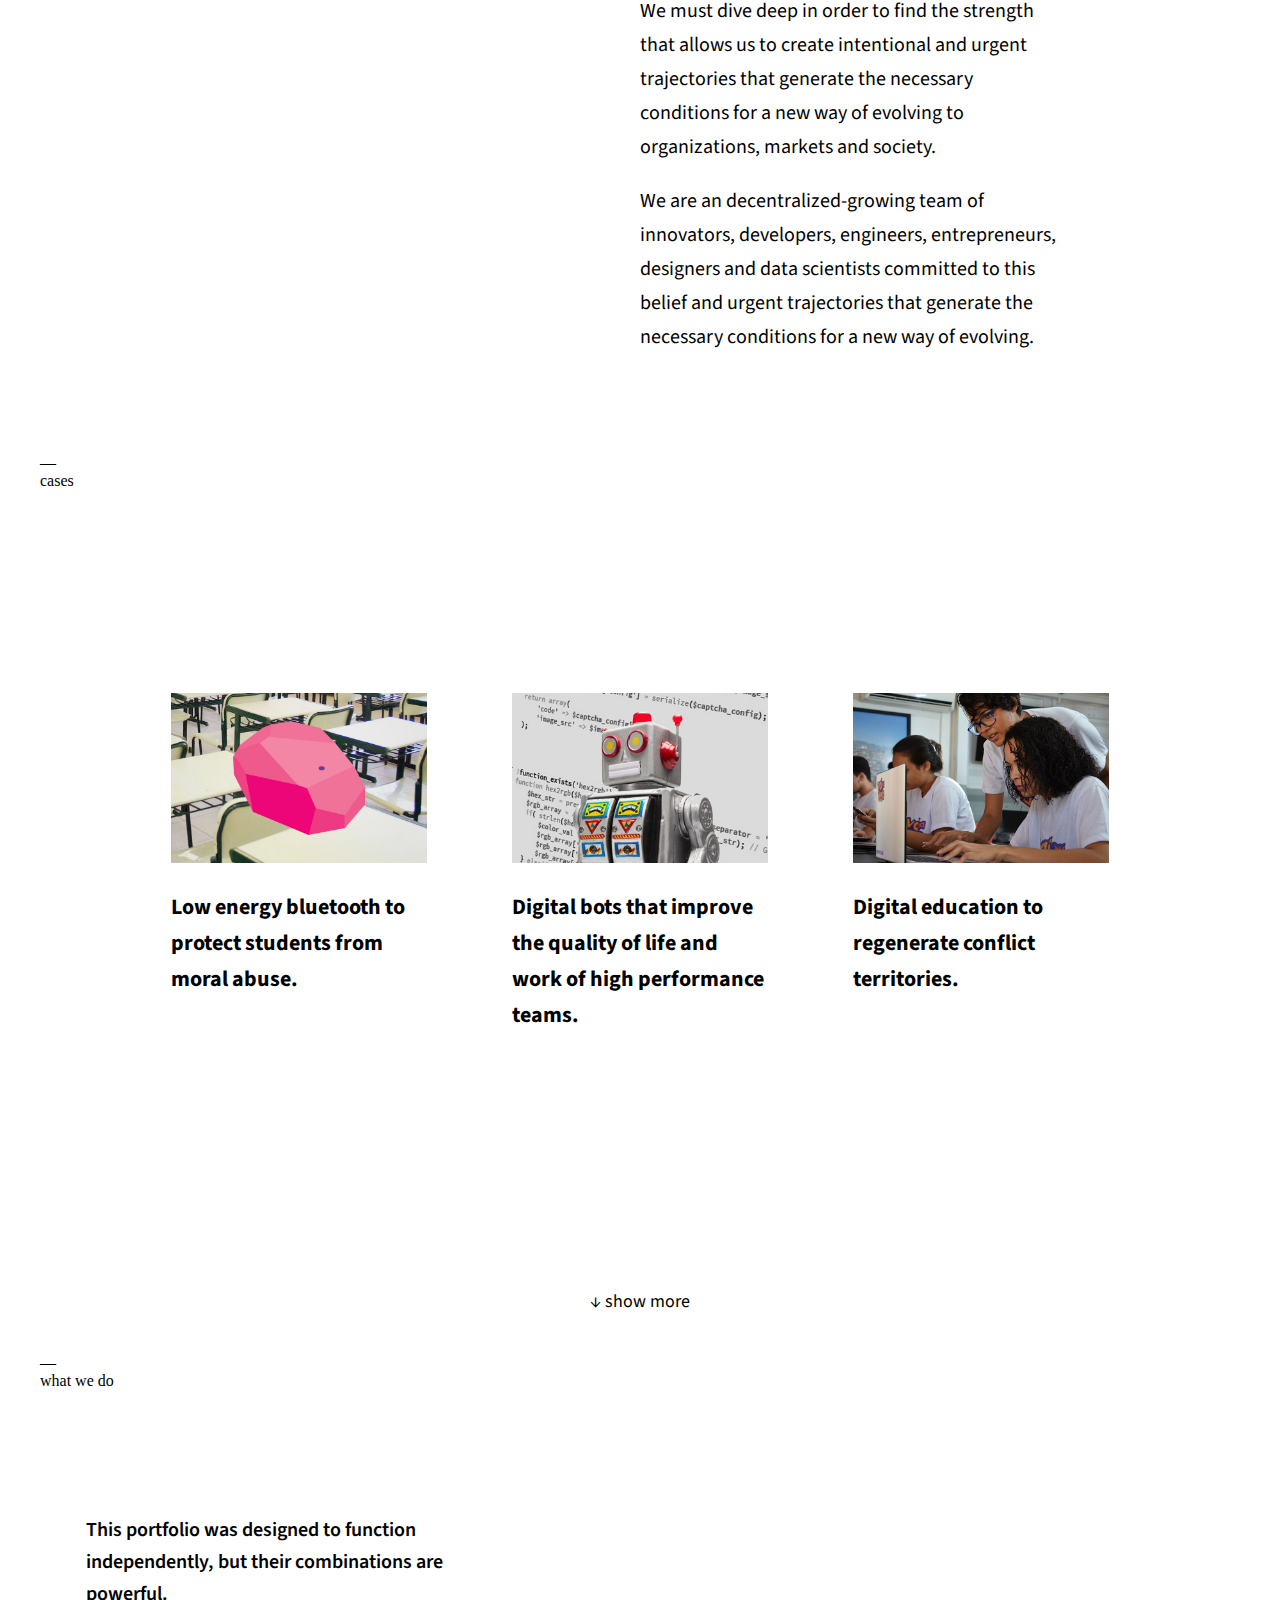
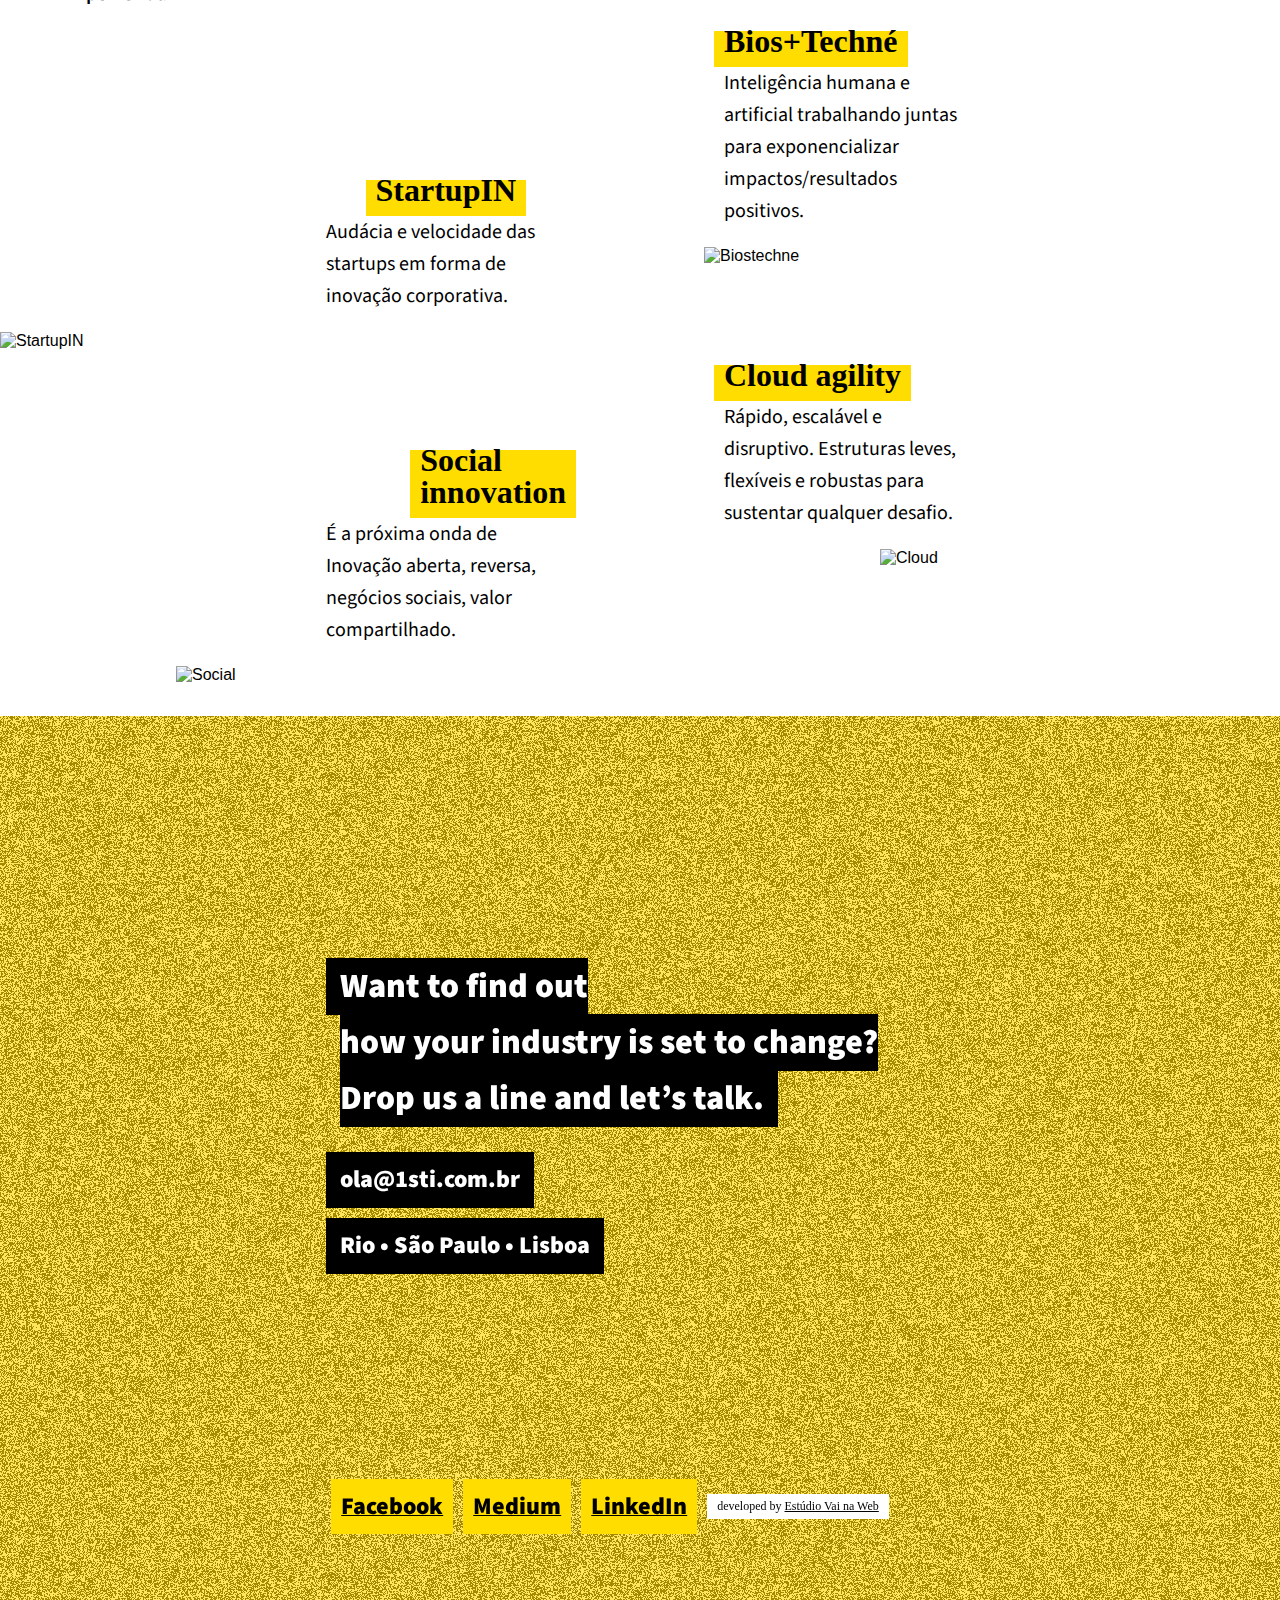
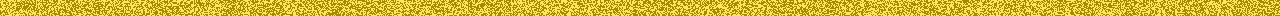
==== commit 89e15652: "Merge branch 'master' of https://github.com/ciceropzr/Deep-Tech into animations" ====
--- a/index.html
+++ b/index.html
@@ -63,7 +63,8 @@
     <section class="home" id="home">
       <div class="home-column">
         <div class="home-center">
-          <img src="Assets/img/Borboleta.png" class="home-img">
+          <img src="Assets/img/Borboleta.png" class="home-img borboleta">
+          <img src="Assets/img/case-robo.jpg" class="home-img borboleto">
         </div>
         <div class="home-description">
           <h1 class="home-title">Deep<br>Tech</h1>
--- a/Assets/css/style.css
+++ b/Assets/css/style.css
@@ -194,6 +194,7 @@
 .home-img {
   width: 420px;
   transform: rotate(-5deg);
+  position: absolute;
 }
 
 @media (max-width: 768px) {
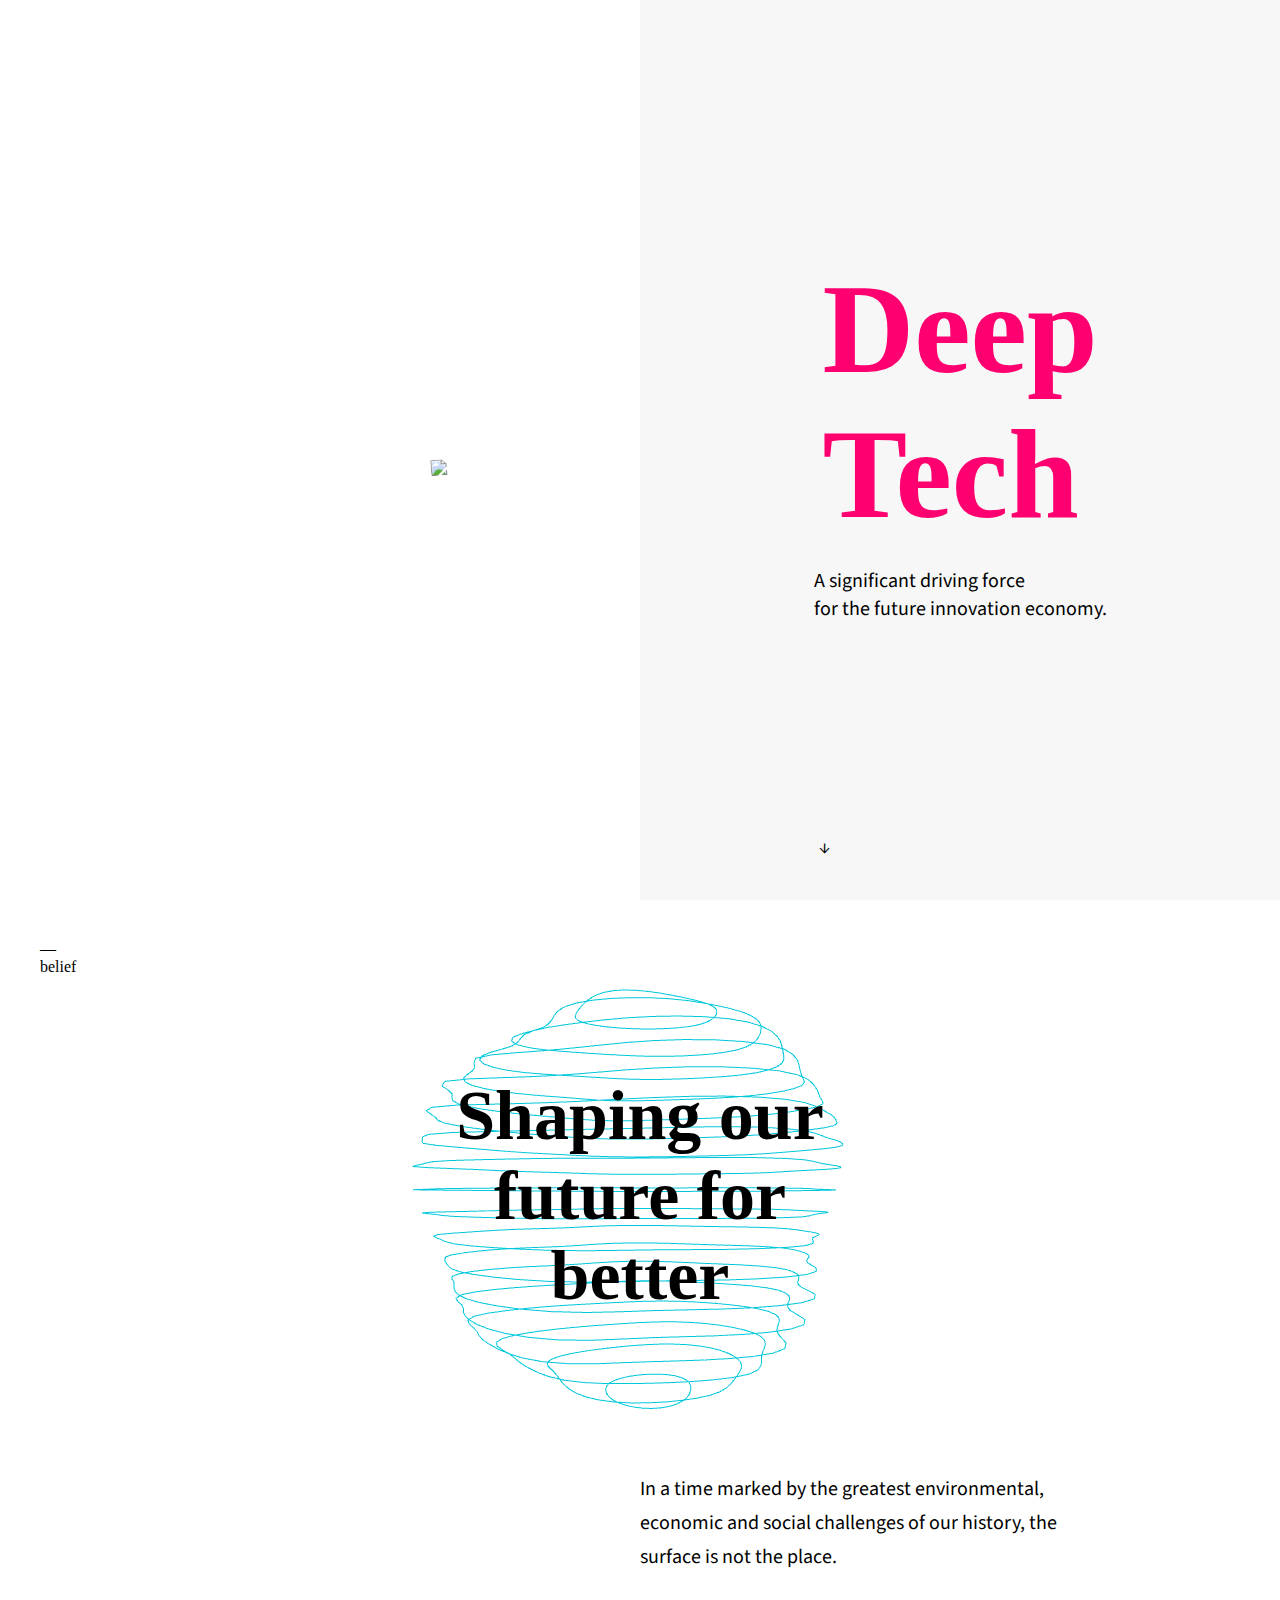
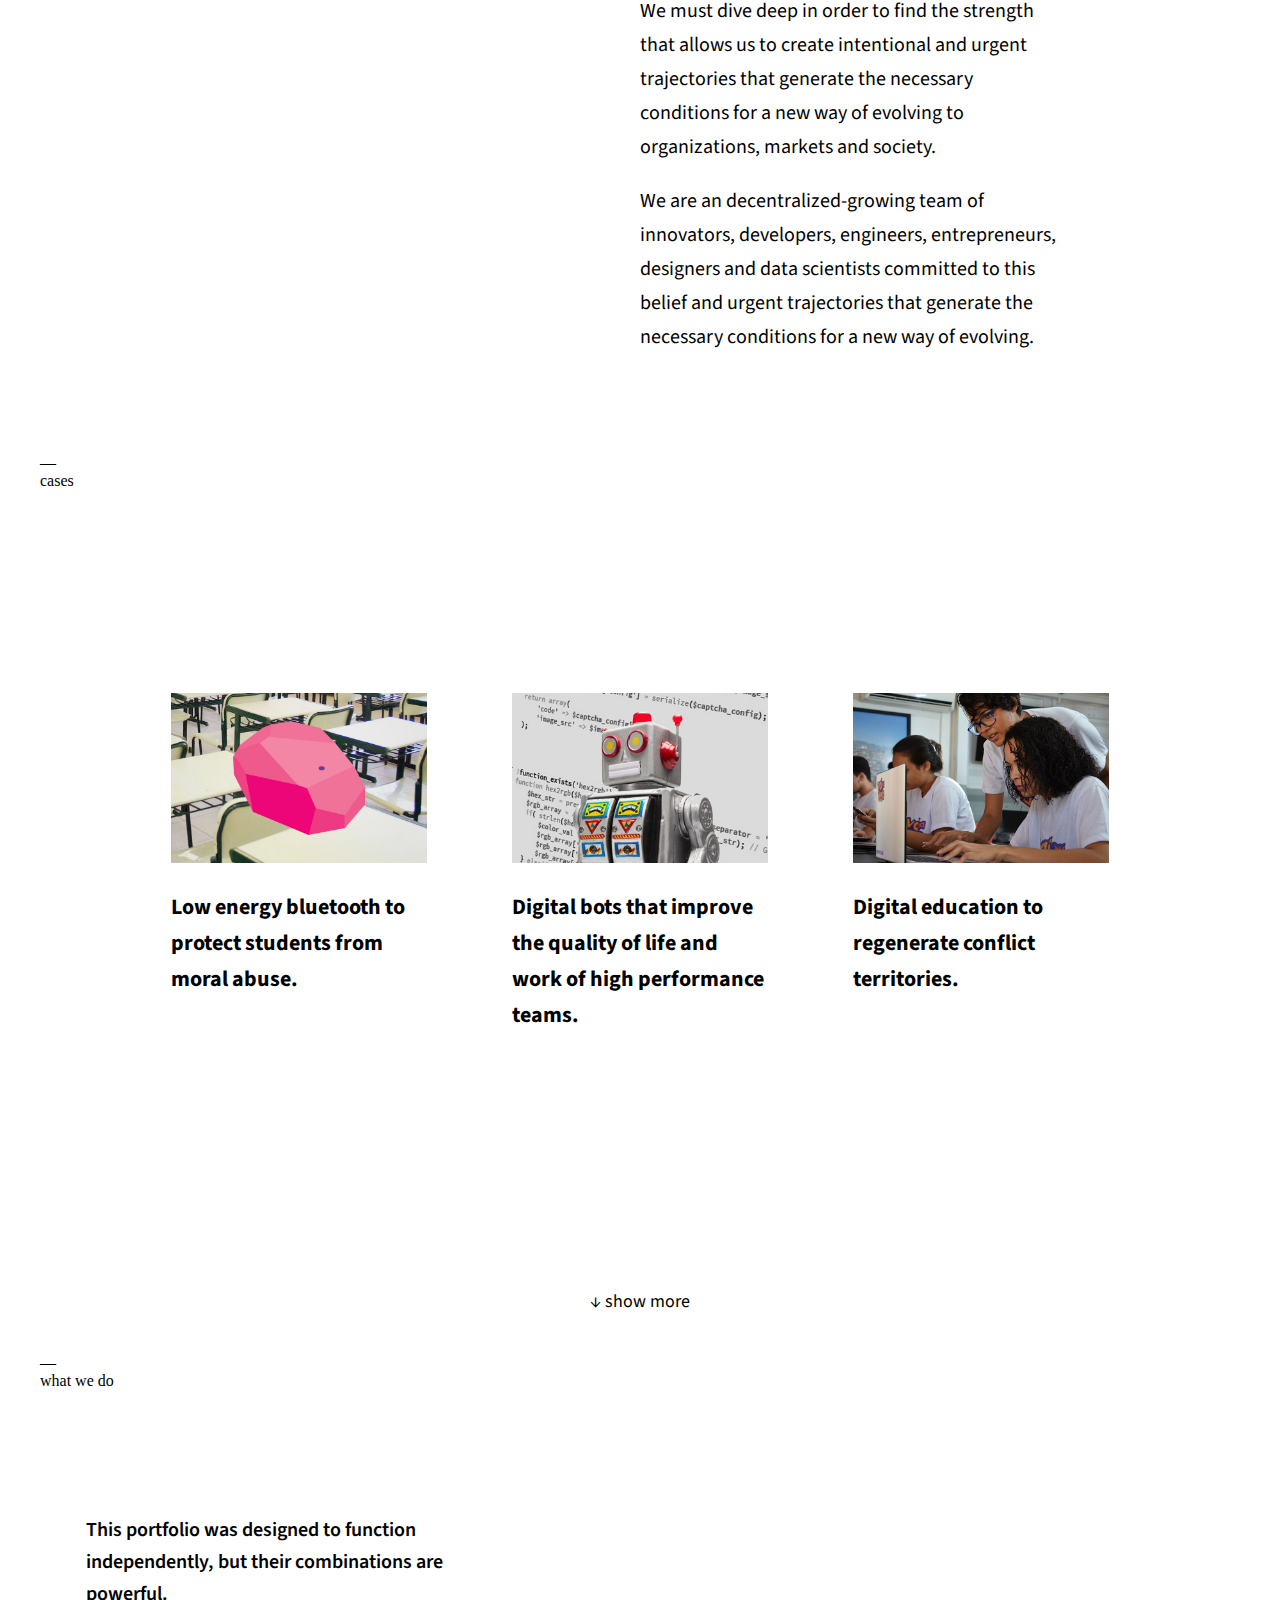
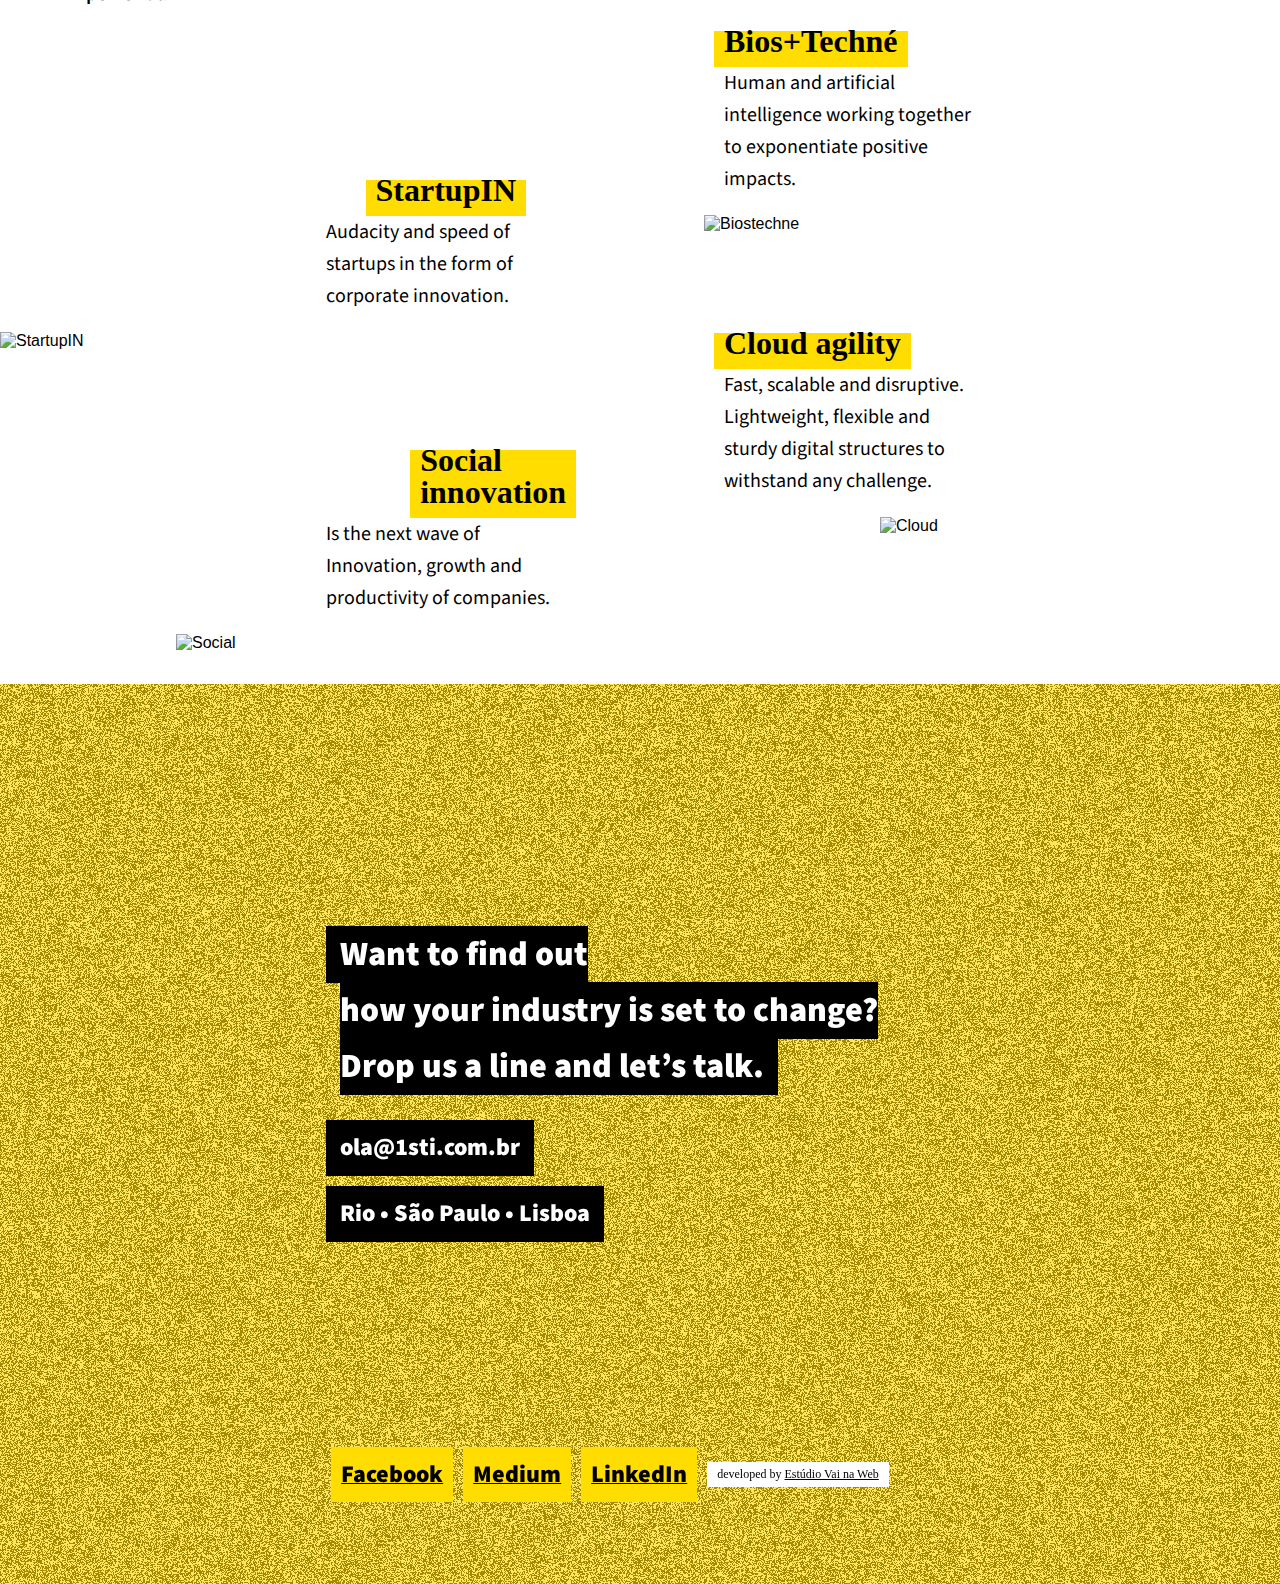
==== commit fbd0d105: "CSS Ajustes5" ====
--- a/index.html
+++ b/index.html
@@ -63,8 +63,7 @@
     <section class="home" id="home">
       <div class="home-column">
         <div class="home-center">
-          <img src="Assets/img/Borboleta.png" class="home-img borboleta">
-          <img src="Assets/img/case-robo.jpg" class="home-img borboleto">
+          <img src="Assets/img/Borboleta.png" class="home-img">
         </div>
         <div class="home-description">
           <h1 class="home-title">Deep<br>Tech</h1>
@@ -125,14 +124,14 @@
             <span class="box-startupin-subtitle">
               <h3 class="services-box-subtitle">StartupIN</h3>
             </span>
-            <p class="services-box-text box-startupin-text">Audácia e velocidade das startups em forma de inovação corporativa.  </p>
+            <p class="services-box-text box-startupin-text">Audacity and speed of startups in the form of corporate innovation.</p>
             <img src="Assets/img/startupin.jpg" alt="StartupIN" class="services-box-img box-startupin-img">
           </div>
           <div class="services-box box-social">
             <span class="box-social-subtitle">
               <h3 class="services-box-subtitle">Social<br>innovation</h3>
             </span>
-            <p class="services-box-text box-social-text">É a próxima onda de Inovação aberta, reversa, negócios sociais, valor compartilhado.</p>
+            <p class="services-box-text box-social-text">Is the next wave of Innovation, growth and productivity of companies.</p>
             <img src="Assets/img/social.jpg" alt="Social " class="services-box-img box-social-img">
           </div>
         </div>
@@ -141,14 +140,14 @@
             <span class="box-bios-subtitle">
               <h3 class="services-box-subtitle ">Bios+Techné</h3>
             </span>
-            <p class="services-box-text box-bios-text">Inteligência humana e artificial trabalhando juntas para exponencializar impactos/resultados positivos.</p>
+            <p class="services-box-text box-bios-text">Human and artificial intelligence working together to exponentiate positive impacts.</p>
             <img src="Assets/img/biostechne.jpg" alt="Biostechne" class="services-box-img box-bios-img">
           </div>          
           <div class="services-box box-cloud">
             <span class="box-cloud-subtitle">
               <h3 class="services-box-subtitle">Cloud agility</h3>
             </span>
-            <p class="services-box-text box-cloud-text">Rápido, escalável e disruptivo. Estruturas leves, flexíveis e robustas para sustentar qualquer desafio.</p>
+            <p class="services-box-text box-cloud-text">Fast, scalable and disruptive. Lightweight, flexible and sturdy digital structures to withstand any challenge.</p>
             <img src="Assets/img/cloud.jpg" alt="Cloud" class="services-box-img box-cloud-img">
           </div>
         </div>
--- a/Assets/css/glitch.css
+++ b/Assets/css/glitch.css
@@ -23,6 +23,44 @@
 	--blend-color-5: #1c1cc9;
 }
 
+.borboleta-toggle {
+	animation-duration: 10s;
+	animation-delay: var(--delay-anim);
+	animation-timing-function: linear;
+	animation-iteration-count: infinite;
+	background-color: var(--blend-color-2);
+	background-blend-mode: var(--blend-mode-2);
+	animation-name: borboleta-anim-toggle;
+}
+
+.borboleto-toggle {
+	animation-duration: 10s;
+	animation-delay: var(--delay-anim);
+	animation-timing-function: linear;
+	animation-iteration-count: infinite;
+	background-color: var(--blend-color-2);
+	background-blend-mode: var(--blend-mode-2);
+	animation-name: borboleto-anim-toggle;
+}
+@keyframes borboleta-anim-toggle {
+	0%, 50% { 
+		opacity: 0; 
+	}
+	55%, 70% {
+		opacity: 1;
+	}
+}
+
+@keyframes borboleto-anim-toggle {
+	0%, 50% { 
+		opacity: 1; 
+	}
+	65%, 90% {
+		opacity: 0;
+	}
+}
+
+
 .content__title {
 	font-size: 11vw;
 	margin: 35vh 0 0 0;
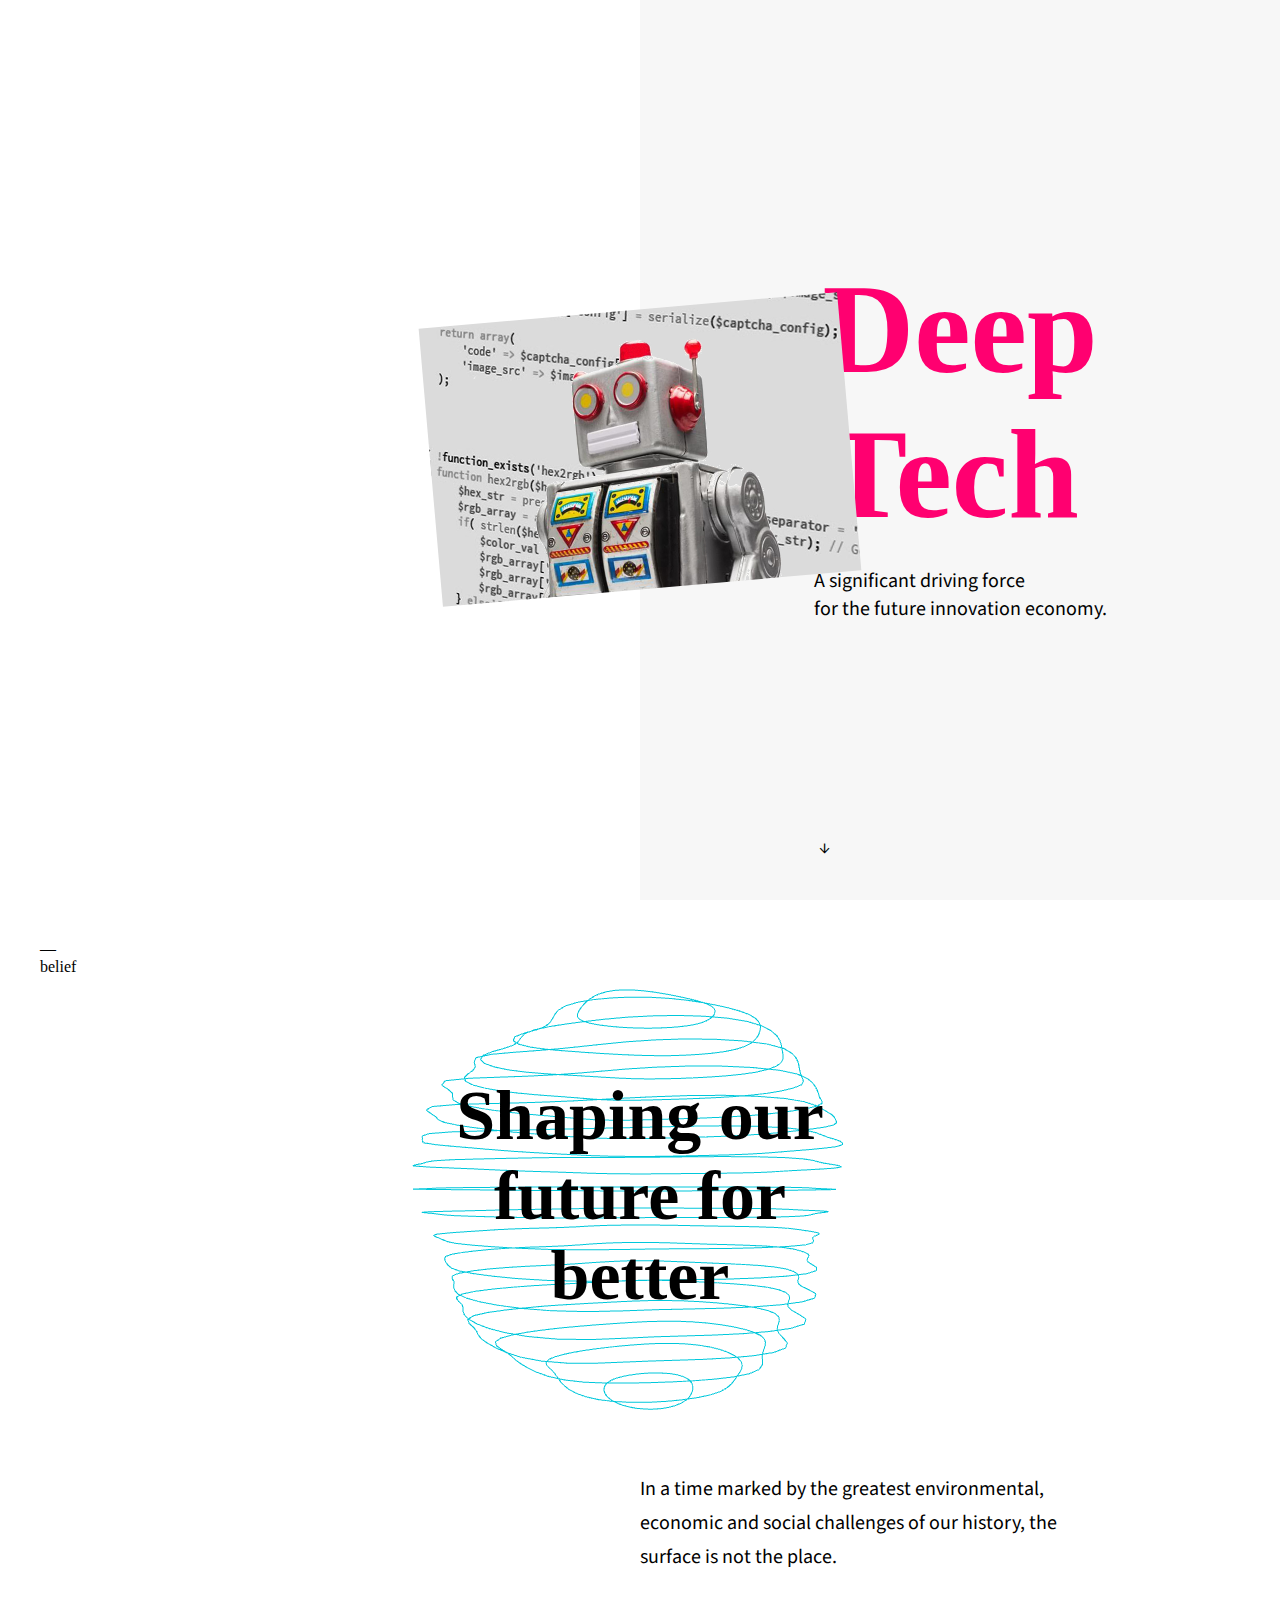
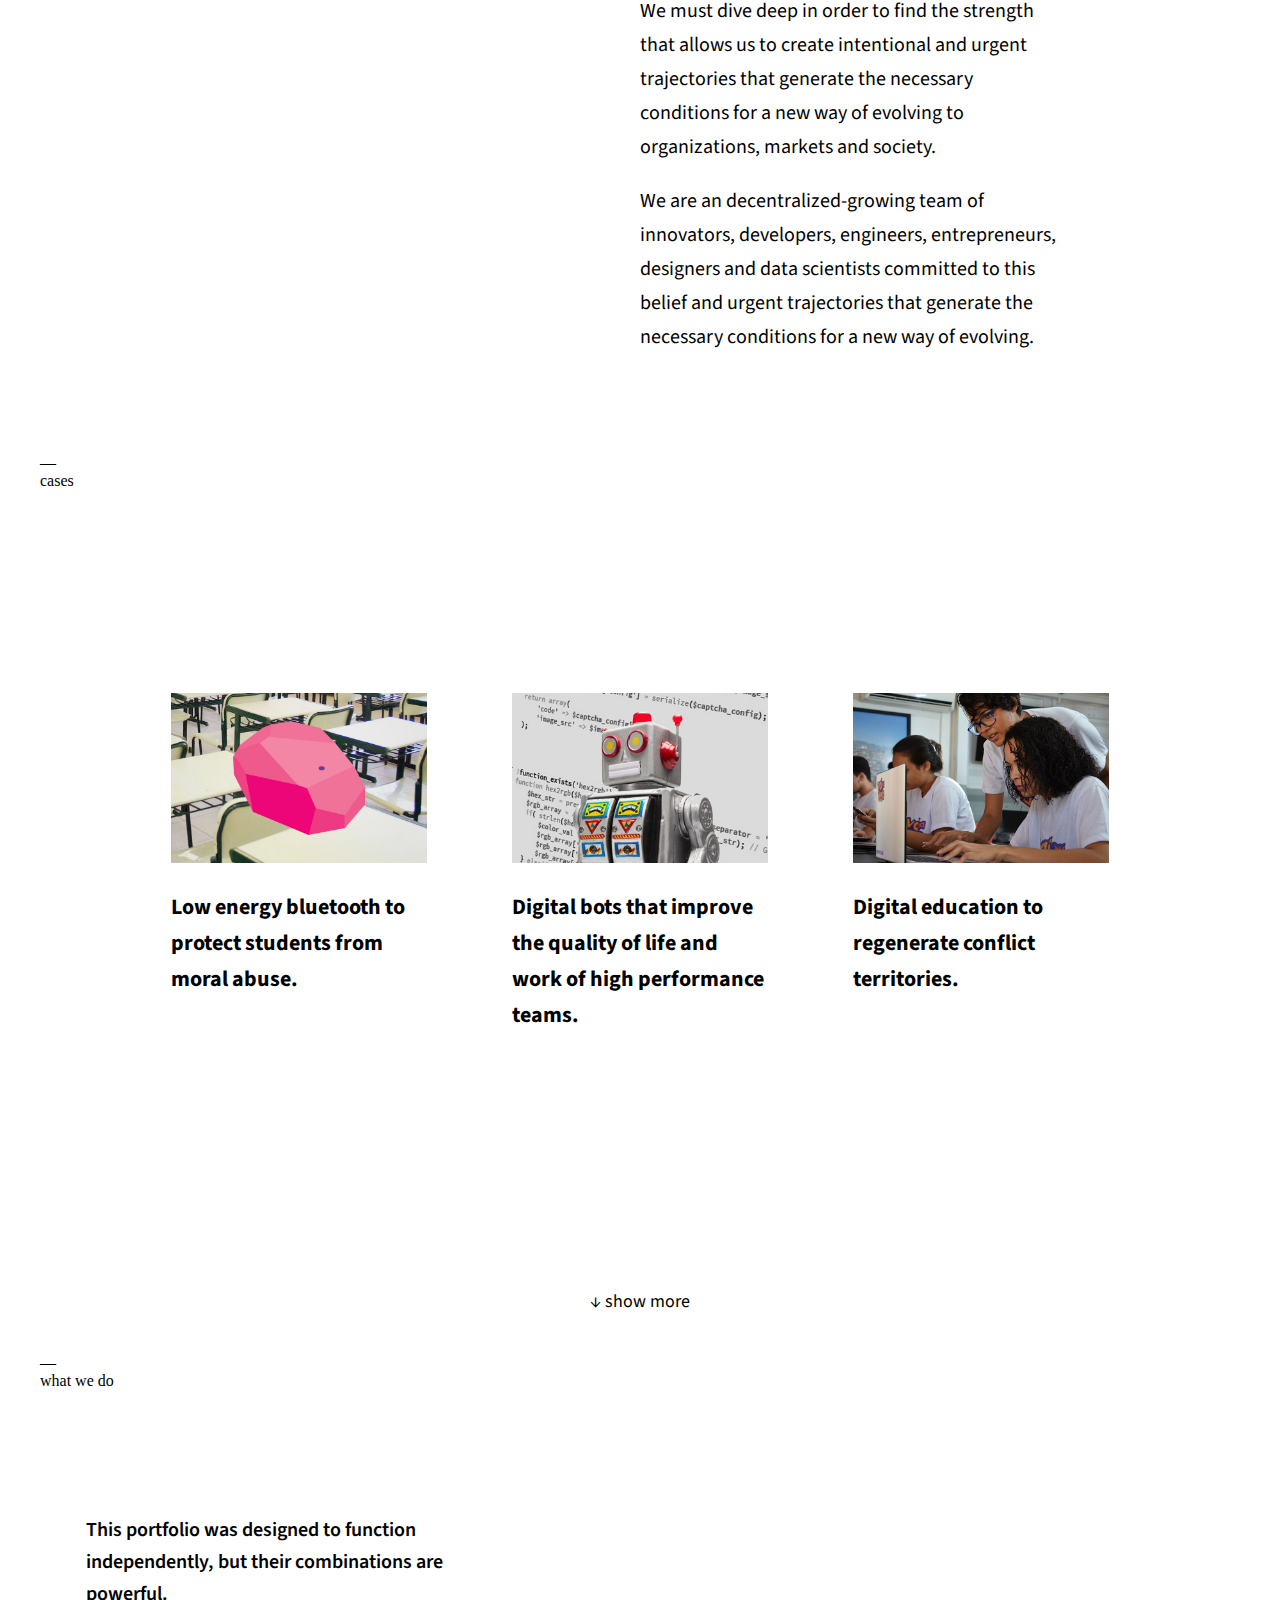
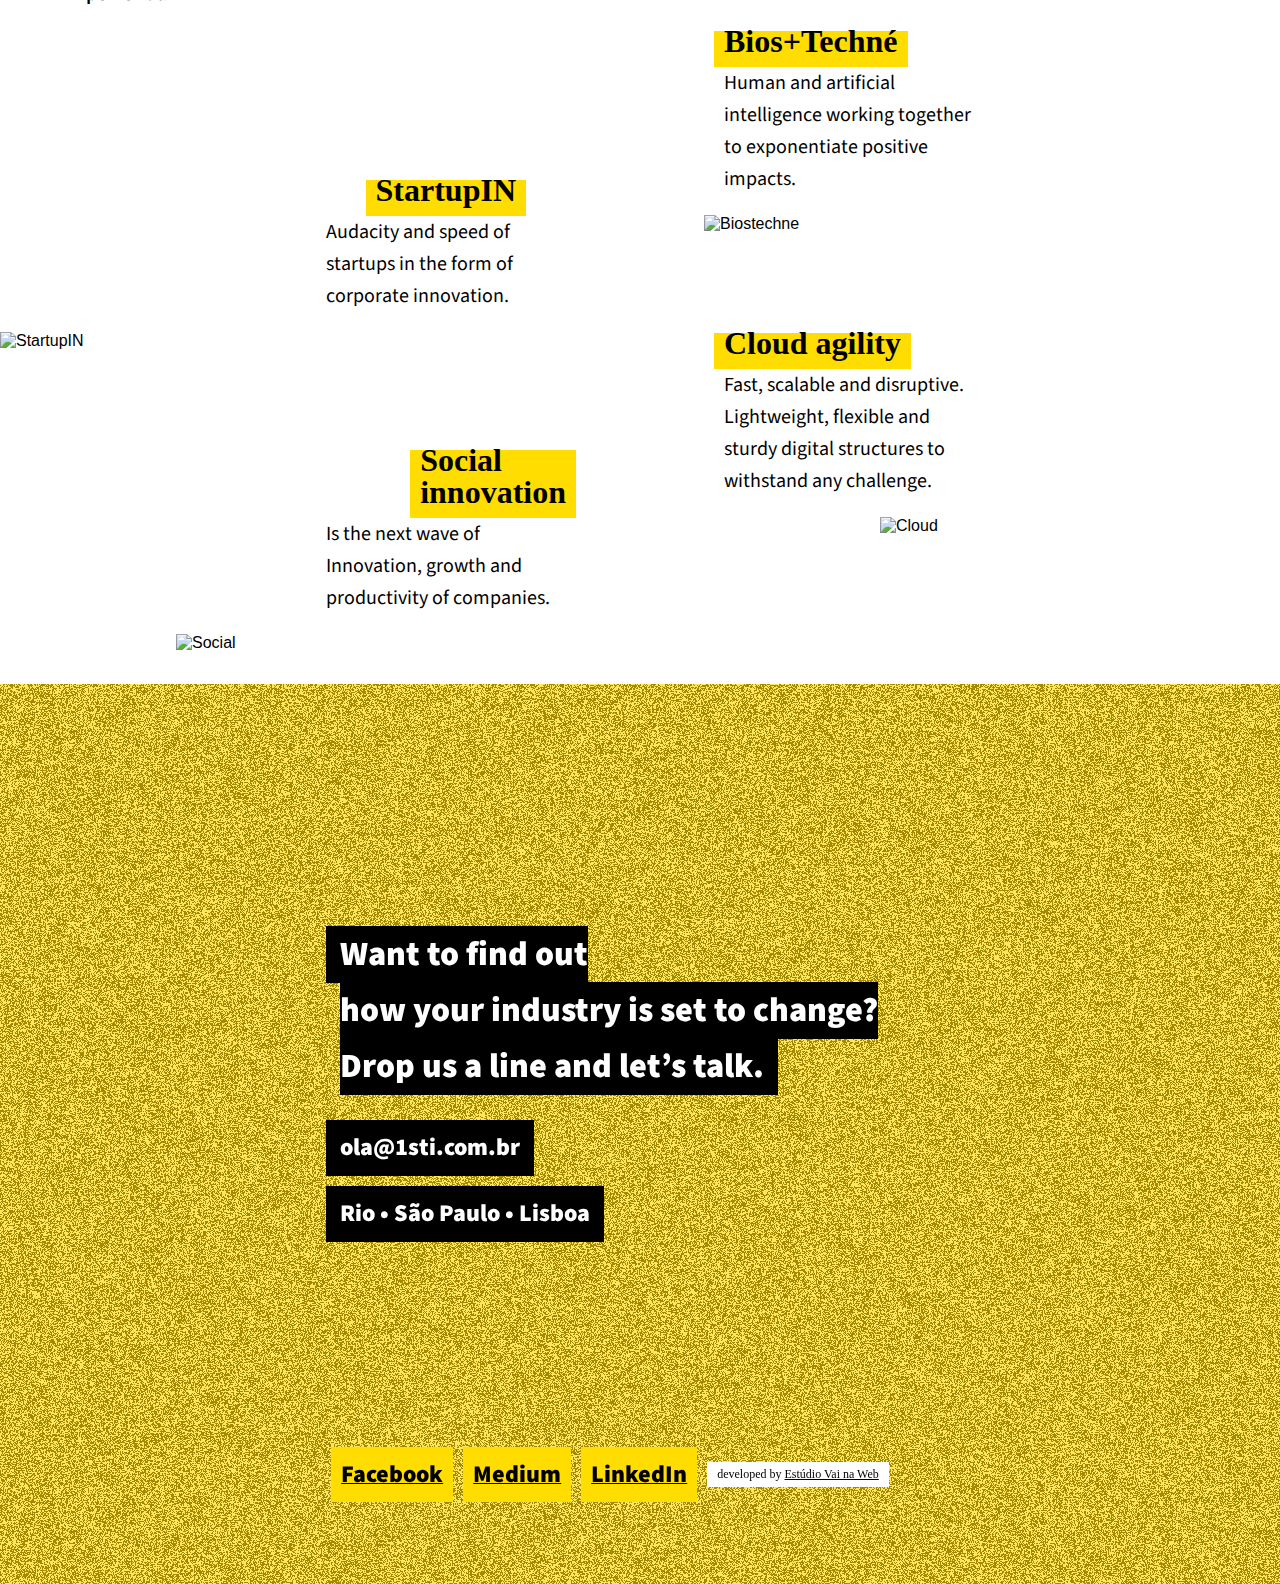
==== commit 24eaceda: "Merge pull request #6 from daliannyvieira/animations" ====
--- a/index.html
+++ b/index.html
@@ -63,7 +63,8 @@
     <section class="home" id="home">
       <div class="home-column">
         <div class="home-center">
-          <img src="Assets/img/Borboleta.png" class="home-img">
+          <img src="Assets/img/Borboleta.png" class="home-img borboleta">
+          <img src="Assets/img/case-robo.jpg" class="home-img borboleto">
         </div>
         <div class="home-description">
           <h1 class="home-title">Deep<br>Tech</h1>
--- a/Assets/css/glitch.css
+++ b/Assets/css/glitch.css
@@ -43,19 +43,19 @@
 	animation-name: borboleto-anim-toggle;
 }
 @keyframes borboleta-anim-toggle {
-	0%, 50% { 
+	0%, 30%, 50%, 72% { 
 		opacity: 0; 
 	}
-	55%, 70% {
+	35%, 55%, 70%, 75% {
 		opacity: 1;
 	}
 }
 
 @keyframes borboleto-anim-toggle {
-	0%, 50% { 
+	0%, 30%, 50%, 72% { 
 		opacity: 1; 
 	}
-	65%, 90% {
+	35%, 65%, 90%, 75% {
 		opacity: 0;
 	}
 }
